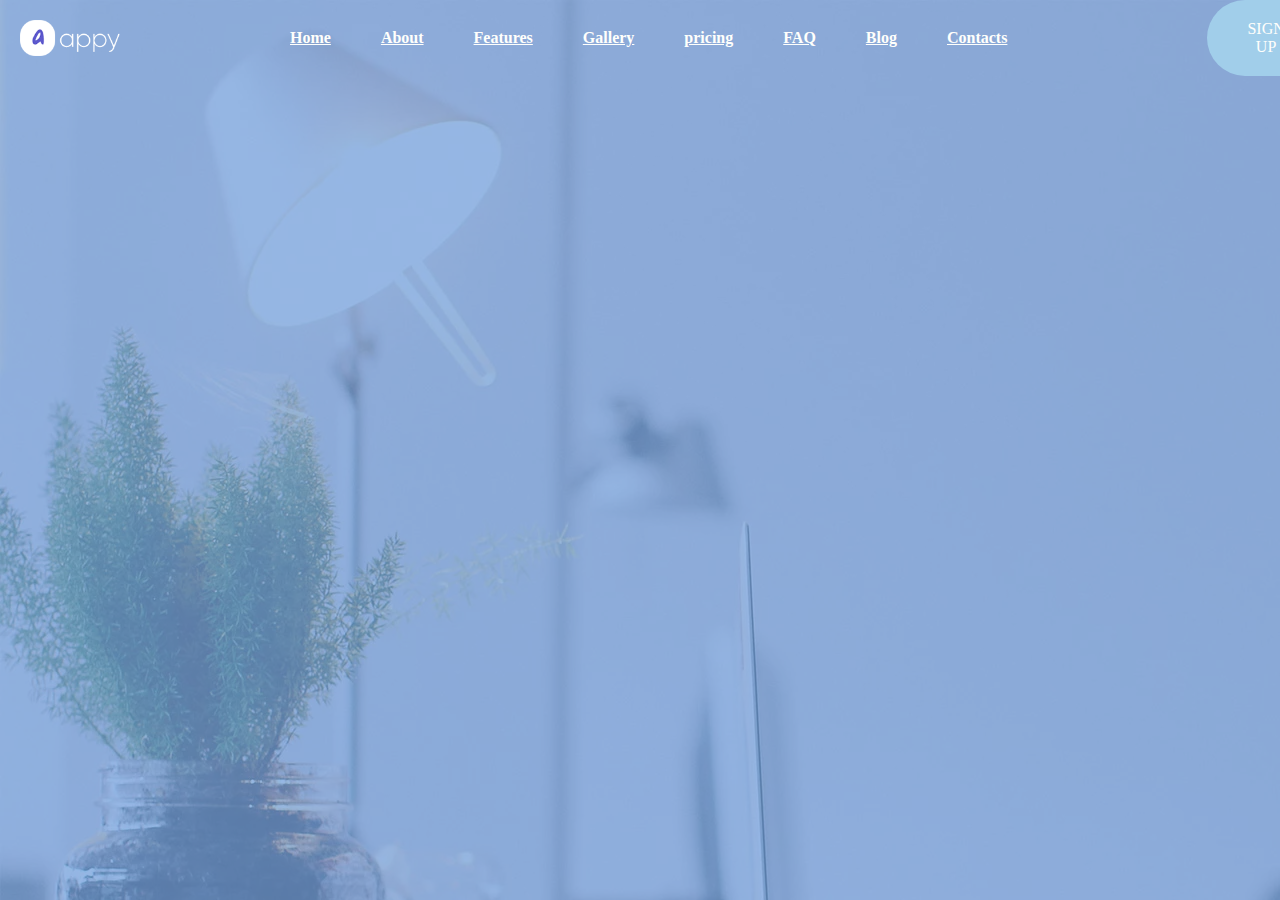
==== index.html @ 0e159782 "Home" ====
<html>
    <head>
        <link rel="stylesheet" href="style.scss">
        <title>Appy</title>
    </head>
    <body>
        <main>
        <div class="row">
            
            <nav>
                <div class="navlinks">
                    <img class="left-router" src="[data-uri]" alt="Not found">
                       <!-- <ul class="center-router"> -->
                        <li class="list"><a href="#">Home</a></li>                                                                                                                                                                                                                                                                                                                                                                                                                                                                                                                                                                                                                                                                                                                                                                                                                                                                                                                                                                                                                                                                                                                                                                                                                                                                                                                                                                                                                                                                                                                                                                                                                                                                                                                                                                                                                                                                                                                                                                                                                                                                                                                                                                                                                                                                                                                                                                                                                                                                                                                                                                                                                                                                                                                                                                                                                                                                                                                       
                        <li ><a href="#">About</a></li>
                        <li ><a href="#">Features</a></li>
                        <li ><a href="#">Gallery</a></li>
                        <li ><a href="#">pricing</a></li>
                        <li ><a href="#">FAQ</a></li>
                        <li ><a href="#">Blog</a></li>
                        <li ><a href="#">Contacts</a></li>
                    <!-- </ul> -->
                    <section class="Right-router">
                        <li>SIGN UP</li>
                    </section>
                </div>

                
            </nav>
            

        </div>
    </main>
    </body>
</html>
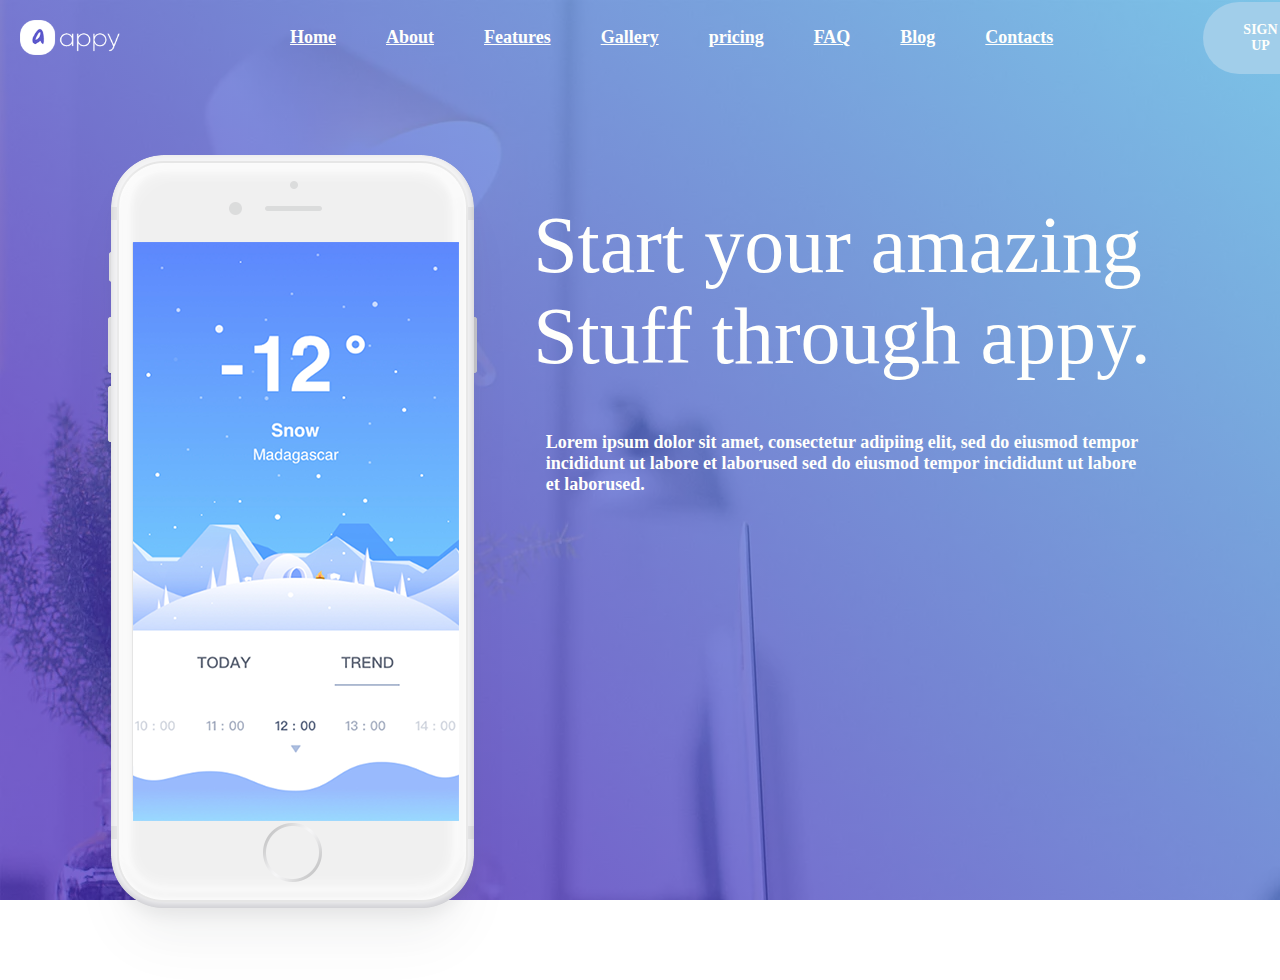
==== commit 4a7f4d12: "Home" ====
--- a/index.html
+++ b/index.html
@@ -28,6 +28,26 @@
                 
             </nav>
             
+            <section class="Phone-Image">
+                <img src="Image/PhoneImage.jpg" alt="">
+            </section>
+
+                <article class="content">
+
+                    <p class="title">
+                        Start your amazing <br>
+                        Stuff through appy.
+                    </p>
+
+                    <p class="sub-title">
+                        Lorem ipsum dolor sit amet, consectetur adipiing elit, sed do eiusmod tempor <br>
+                         incididunt ut labore et laborused sed do eiusmod tempor incididunt ut labore <br>
+                          et laborused.
+                    </p>
+
+                </article>
+
+            
 
         </div>
     </main>
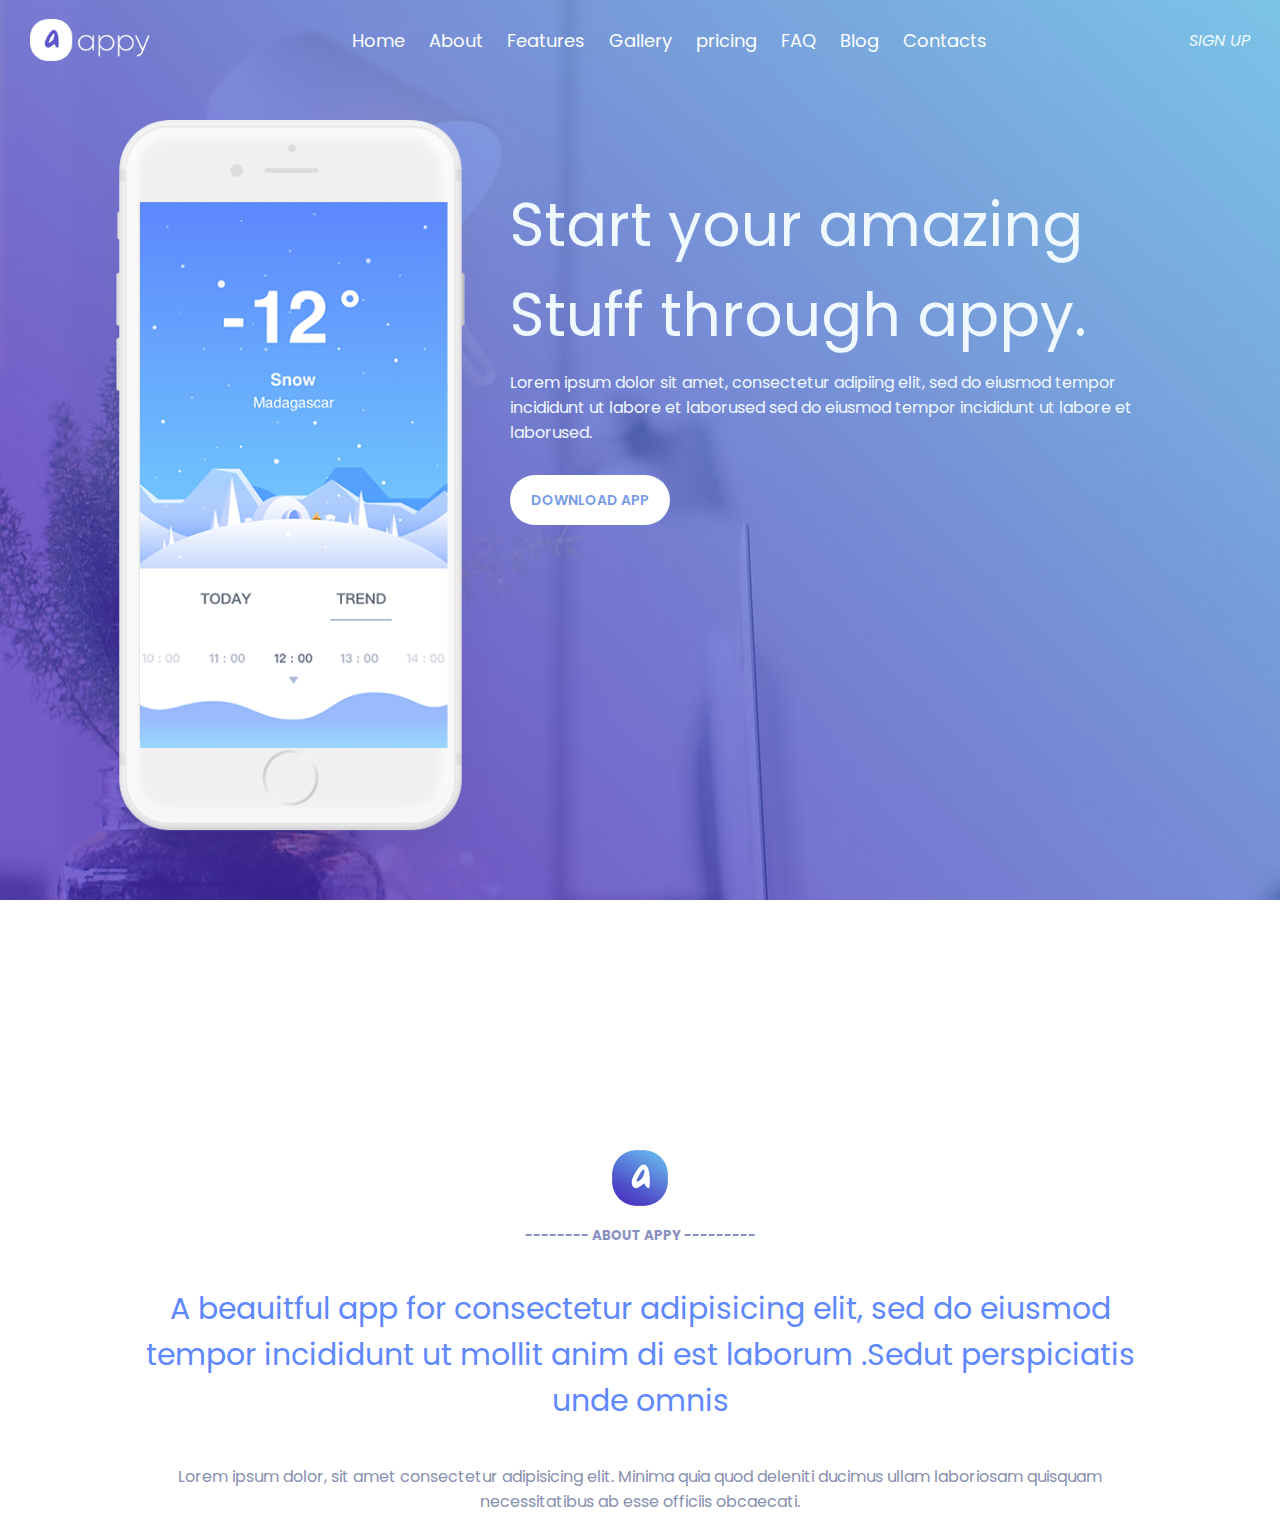
==== commit 3cf8d32e: "Home" ====
--- a/index.html
+++ b/index.html
@@ -1,55 +1,88 @@
 <html>
-    <head>
-        <link rel="stylesheet" href="style.scss">
-        <title>Appy</title>
-    </head>
-    <body>
-        <main>
-        <div class="row">
-            
-            <nav>
-                <div class="navlinks">
-                    <img class="left-router" src="[data-uri]" alt="Not found">
-                       <!-- <ul class="center-router"> -->
-                        <li class="list"><a href="#">Home</a></li>                                                                                                                                                                                                                                                                                                                                                                                                                                                                                                                                                                                                                                                                                                                                                                                                                                                                                                                                                                                                                                                                                                                                                                                                                                                                                                                                                                                                                                                                                                                                                                                                                                                                                                                                                                                                                                                                                                                                                                                                                                                                                                                                                                                                                                                                                                                                                                                                                                                                                                                                                                                                                                                                                                                                                                                                                                                                                                                       
-                        <li ><a href="#">About</a></li>
-                        <li ><a href="#">Features</a></li>
-                        <li ><a href="#">Gallery</a></li>
-                        <li ><a href="#">pricing</a></li>
-                        <li ><a href="#">FAQ</a></li>
-                        <li ><a href="#">Blog</a></li>
-                        <li ><a href="#">Contacts</a></li>
-                    <!-- </ul> -->
-                    <section class="Right-router">
-                        <li>SIGN UP</li>
-                    </section>
+
+<head>
+    <link rel="stylesheet" href="style.css">
+    <title>Appy</title>
+</head>
+
+<body>
+    <main class="coverImage">
+        <section class="row">
+
+            <nav class="navbar">
+
+                <img class="left-route"
+                    src="[data-uri]"
+                    alt="Not found">
+
+                <div class="center-route">
+                    <a href="#">Home</a>
+                    <a href="#">About</a>
+                    <a href="#">Features</a>
+                    <a href="#">Gallery</a>
+                    <a href="#">pricing</a>
+                    <a href="#">FAQ</a>
+                    <a href="#">Blog</a>
+                    <a href="#">Contacts</a>
                 </div>
 
-                
+
+                <section class="right-route">
+                    <i>SIGN UP</i>
+                </section>
+
+
+
             </nav>
-            
-            <section class="Phone-Image">
-                <img src="Image/PhoneImage.jpg" alt="">
-            </section>
 
-                <article class="content">
+            <div class="row">
+                <section class="col1">
+                    <img class="image" src="Image/PhoneImage.jpg" alt="">
+                </section>
 
-                    <p class="title">
+                <article class="col2">
+
+                    <p class="font1">
                         Start your amazing <br>
                         Stuff through appy.
                     </p>
 
-                    <p class="sub-title">
-                        Lorem ipsum dolor sit amet, consectetur adipiing elit, sed do eiusmod tempor <br>
-                         incididunt ut labore et laborused sed do eiusmod tempor incididunt ut labore <br>
-                          et laborused.
+                    <p class="font2">
+                        Lorem ipsum dolor sit amet, consectetur adipiing elit, sed do eiusmod tempor
+                        incididunt ut labore et laborused sed do eiusmod tempor incididunt ut labore
+                        et laborused.
                     </p>
 
+                    <div class="btn"> DOWNLOAD APP </div>
+
                 </article>
+            </div>
+        </section>
+    </main>
 
-            
+    <main class="container1">
+        <article class="row">
 
-        </div>
+            <img src="Image/Container1.jpg" alt="">
+
+            <h5>-------- ABOUT APPY ---------</h5>
+
+            <p class="font1">A beauitful app for consectetur adipisicing elit,
+                sed do eiusmod tempor incididunt ut mollit anim di
+                est laborum .Sedut perspiciatis unde omnis
+            </p>
+
+            <p class="font2">Lorem ipsum dolor, sit amet consectetur adipisicing
+                 elit. Minima quia quod deleniti ducimus ullam laboriosam quisquam 
+                necessitatibus ab esse officiis obcaecati.
+
+            </p>
+
+
+
+        </article>
     </main>
-    </body>
+
+</body>
+
 </html>--- a/style.css
+++ b/style.css
@@ -0,0 +1,119 @@
+@import url("https://fonts.googleapis.com/css2?family=Poppins:ital,wght@0,100;0,200;0,300;0,400;0,500;0,600;0,700;0,800;0,900;1,100;1,200;1,300;1,400;1,500;1,600;1,700;1,800;1,900&display=swap");
+body .coverImage > .row .navbar {
+  position: -webkit-sticky;
+  position: sticky;
+  display: flex;
+  justify-content: space-between;
+  align-items: center;
+  height: 80px;
+  padding: 0px 30px;
+  box-sizing: border-box;
+  color: aliceblue;
+}
+body .coverImage > .row .navbar > .left-route {
+  width: 120px;
+}
+body .coverImage > .row .navbar > .center-route > a {
+  text-decoration: none;
+  color: #fdfefe;
+  margin: 0px 10px;
+  font-weight: 800px;
+  font-size: 18px;
+}
+body .coverImage > .row .navbar > .center-route > .right-route > i {
+  color: #fdfefe;
+  height: 50px;
+  width: 160px;
+  background-color: #a1cdea;
+  border-radius: 40px;
+  font-weight: 700px;
+  font-size: 14px;
+}
+
+body .coverImage {
+  height: 100vh;
+  background-image: url("Image/appy.jpg");
+}
+body .coverImage > .row {
+  width: 100%;
+  height: 100%;
+  background: linear-gradient(45deg, rgba(74, 44, 191, 0.73) 20%, rgba(106, 198, 240, 0.81) 100%);
+}
+body .coverImage > .row > .row {
+  padding: 40px 20px;
+  box-sizing: border-box;
+  display: flex;
+  justify-content: center;
+  color: aliceblue;
+}
+body .coverImage > .row > .row > .col1 > .image {
+  width: 400px;
+}
+body .coverImage > .row > .row .col2 {
+  display: flex;
+  flex-direction: column;
+  margin-top: 40px;
+  padding: 20px;
+  box-sizing: border-box;
+  max-width: 700px;
+}
+body .coverImage > .row > .row .col2 > .font1 {
+  font-size: 60px;
+}
+body .coverImage > .row > .row .col2 > .font2 {
+  margin: 10px 0px;
+  font-size: 16px;
+}
+body .coverImage > .row > .row .col2 > .btn {
+  display: flex;
+  justify-content: center;
+  align-items: center;
+  height: 50px;
+  width: 160px;
+  background-color: #FFFFFF;
+  border-radius: 40px;
+  font-size: 14px;
+  font-weight: 600;
+  color: #769ce8;
+  margin: 20px 0px;
+}
+body .coverImage > .row > .row .col2 > .btn:hover {
+  color: #FFFFFF;
+  background-color: #769ce8;
+}
+
+body .container1 {
+  margin-top: 250px;
+  width: 100%;
+}
+body .container1 > .row {
+  max-width: 1000px;
+  margin: auto;
+  display: flex;
+  flex-direction: column;
+  justify-content: center;
+  align-items: center;
+  text-align: center;
+}
+body .container1 > .row > img {
+  margin: auto;
+}
+body .container1 > .row > h5 {
+  margin: 20px auto;
+  color: #8790c1;
+}
+body .container1 > .row > .font1 {
+  font-size: 30px;
+  margin: 20px auto;
+  color: #5e88fc;
+}
+body .container1 > .row > .font2 {
+  margin: 20px auto;
+  color: #8790af;
+}
+
+* {
+  margin: 0px;
+  padding: 0px;
+  font-family: "Poppins", sans-serif;
+}/*# sourceMappingURL=style.css.map */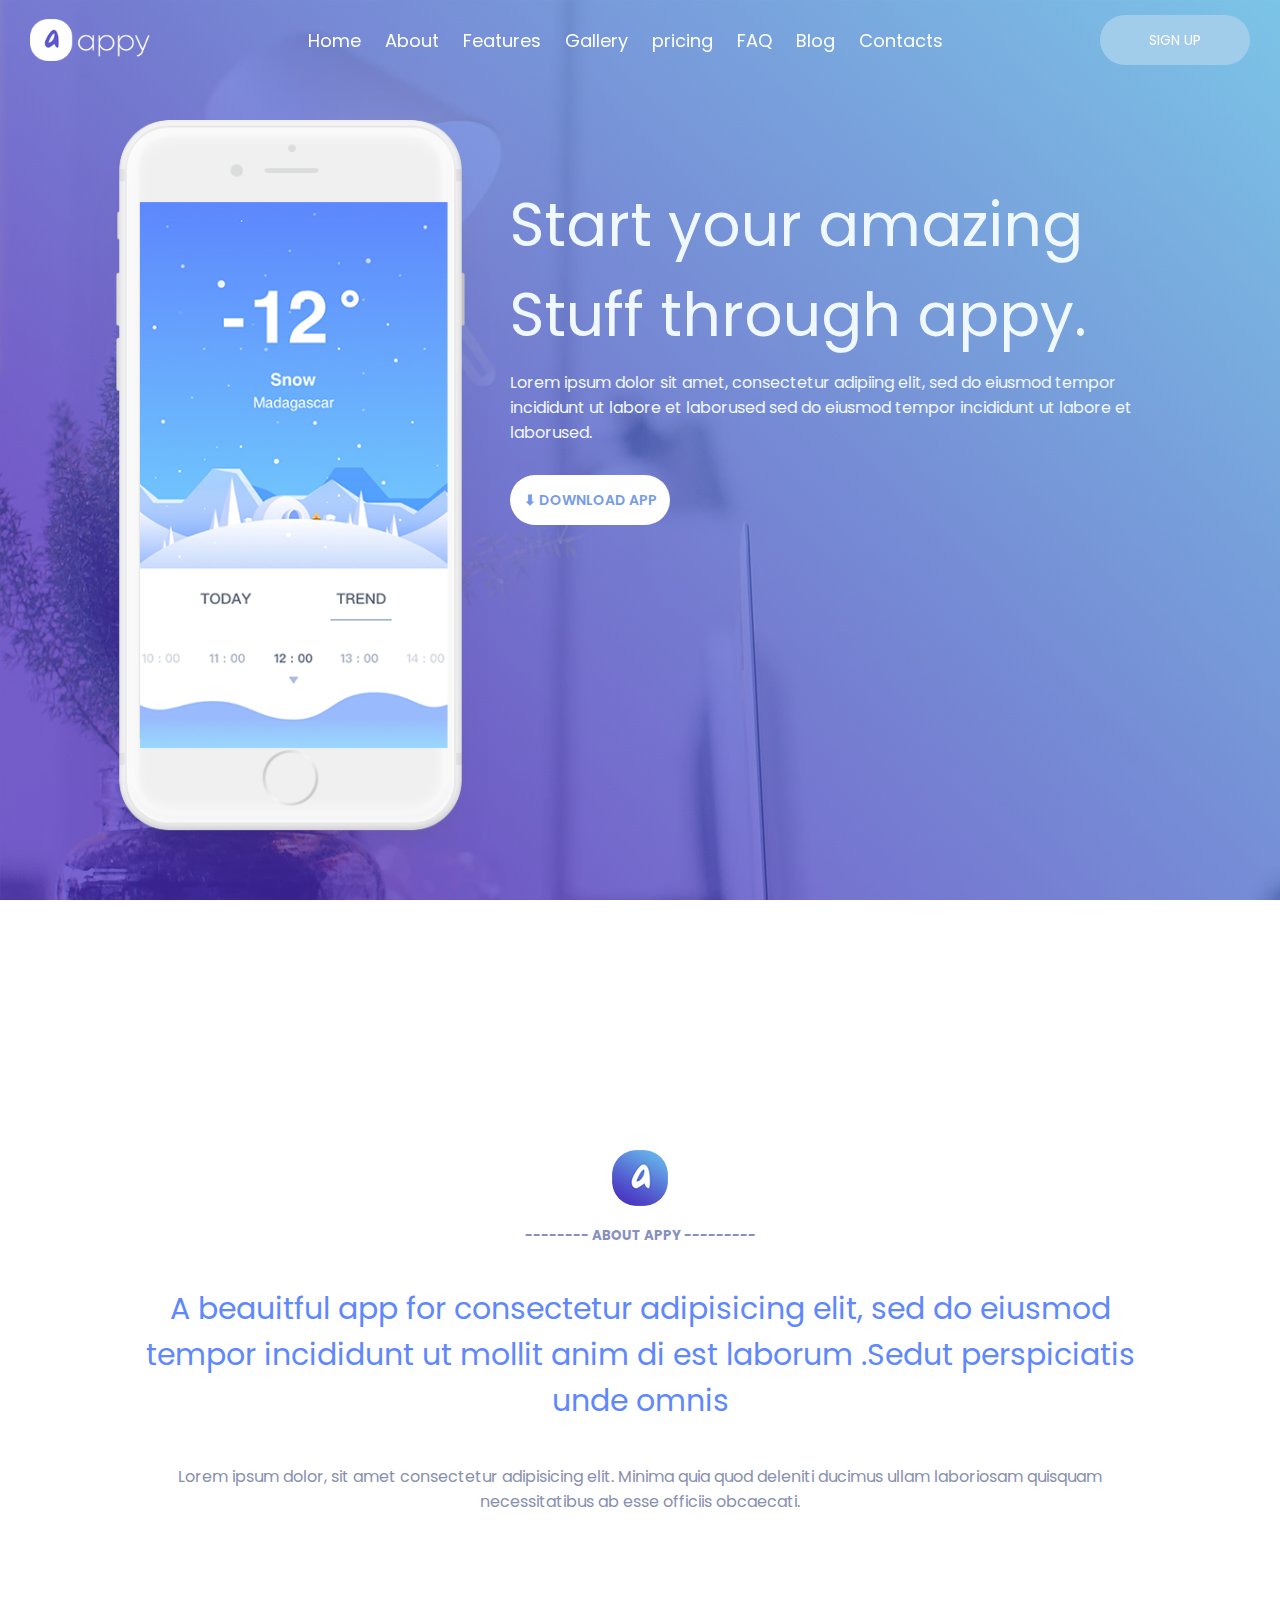
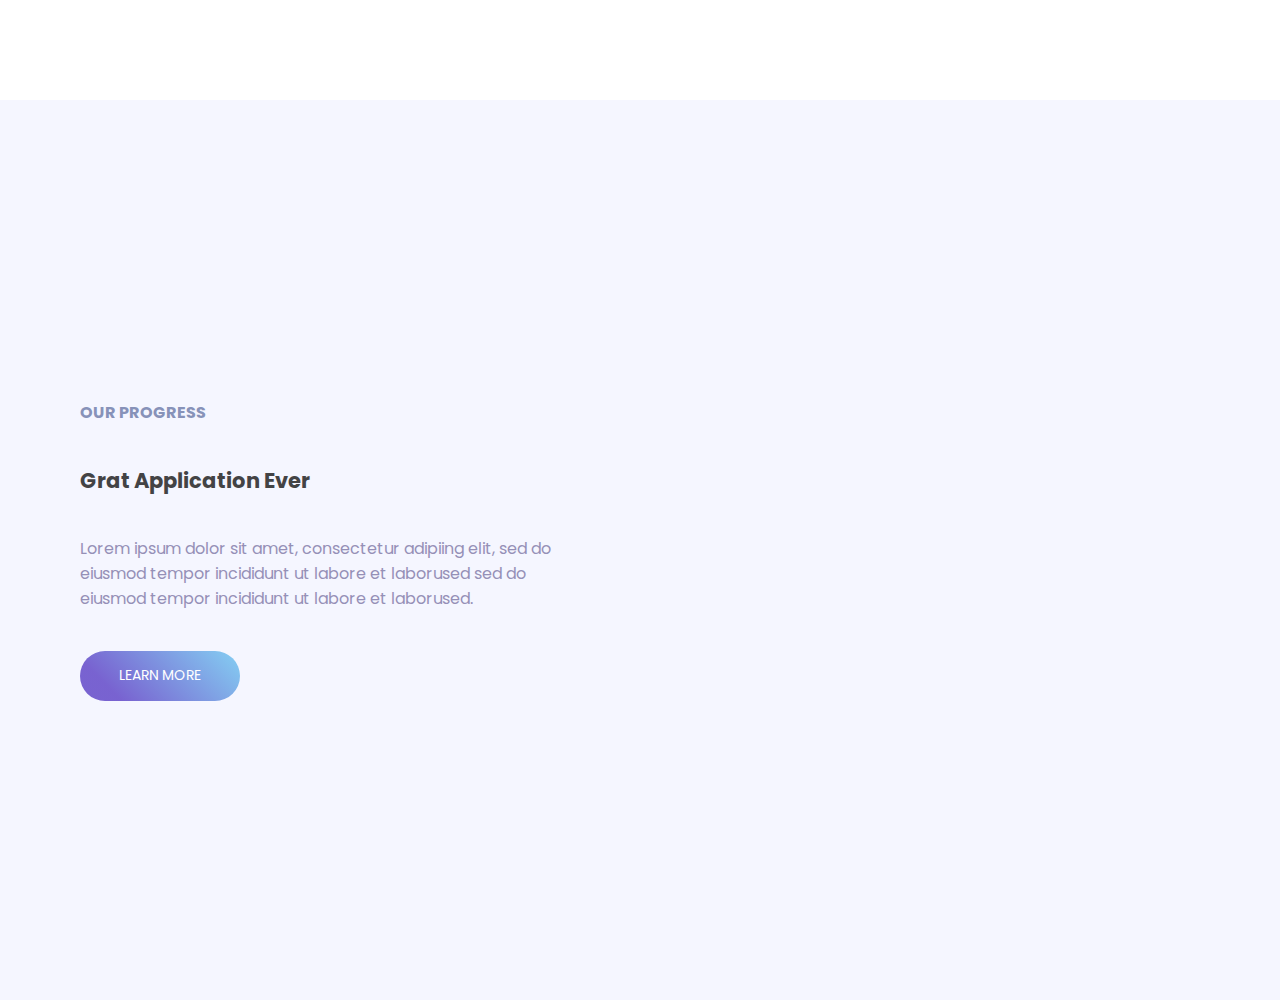
==== commit a33902dc: "Home" ====
--- a/index.html
+++ b/index.html
@@ -28,7 +28,7 @@
 
 
                 <section class="right-route">
-                    <i>SIGN UP</i>
+                    <p>SIGN UP</p>
                 </section>
 
 
@@ -53,7 +53,7 @@
                         et laborused.
                     </p>
 
-                    <div class="btn"> DOWNLOAD APP </div>
+                    <div class="btn"> &#11015; DOWNLOAD APP </div>
 
                 </article>
             </div>
@@ -83,6 +83,85 @@
         </article>
     </main>
 
+    <main class="container2">
+
+        <div class="column">
+
+            <article class="col1">
+
+                <h5 class="font1">
+                   OUR PROGRESS
+                </h5>
+
+                <h4 class="font2">
+                    Grat Application Ever
+
+                </h4>
+
+                <p class="font3">
+                    Lorem ipsum dolor sit amet, consectetur adipiing elit, sed do eiusmod tempor
+                    incididunt ut labore et laborused sed do eiusmod tempor incididunt ut labore
+                    et laborused.
+                </p>
+
+                <div class="btn"> LEARN MORE </div>
+
+            </article>
+
+            <section class="col2">
+
+                <img class="img1"
+                src="image/Cont2bg_img.jpg" alt="">
+
+                <img class="img2" 
+                src="image/Container2.jpg" alt="">
+
+            </section>
+
+        </div>
+    </main>
+
+
+    <!-- <main class="container3">
+
+        <div class="column">
+
+            <section class="col1">
+
+                <img class="img1"
+                src="Image/Cont3bg_img.jpg" alt="">
+
+                <img class="img2" 
+                src="image/Container3.jpg" alt="">
+
+            </section>
+
+            <article class="col2">
+
+                <h5 class="font1">
+                   VIDEO FEATURES --------
+                </h5>
+
+                <h4 class="font2">
+                    Grat Application Ever
+
+                </h4>
+
+                <p class="font3">
+                    Lorem ipsum dolor sit amet, consectetur adipiing elit, sed do eiusmod tempor
+                    incididunt ut labore et laborused sed do eiusmod tempor incididunt ut labore
+                    et laborused.
+                </p>
+
+                <div class="btn"> LEARN MORE </div>
+
+            </article>
+        </div>
+        
+
+    </main> -->
+
 </body>
 
-</html>+</html>
+
--- a/style.css
+++ b/style.css
@@ -2,6 +2,7 @@
 body .coverImage > .row .navbar {
   position: -webkit-sticky;
   position: sticky;
+  top: 0;
   display: flex;
   justify-content: space-between;
   align-items: center;
@@ -20,14 +21,22 @@
   font-weight: 800px;
   font-size: 18px;
 }
-body .coverImage > .row .navbar > .center-route > .right-route > i {
-  color: #fdfefe;
+
+.right-route > p {
+  width: 150px;
   height: 50px;
-  width: 160px;
+  color: #fffdfd;
   background-color: #a1cdea;
   border-radius: 40px;
   font-weight: 700px;
   font-size: 14px;
+  display: flex;
+  align-items: center;
+  justify-content: center;
+}
+.right-route > p:hover {
+  color: 337ab7;
+  background-color: aliceblue;
 }
 
 body .coverImage {
@@ -85,6 +94,7 @@
 body .container1 {
   margin-top: 250px;
   width: 100%;
+  height: 550px;
 }
 body .container1 > .row {
   max-width: 1000px;
@@ -112,6 +122,56 @@
   color: #8790af;
 }
 
+body .column {
+  display: grid;
+  grid-template-columns: 50% 50%;
+  grid-template-rows: 100vh;
+  background-color: rgb(245, 246, 255);
+  overflow: hidden;
+}
+body .column > .col1 {
+  display: flex;
+  flex-direction: column;
+  justify-content: center;
+  box-sizing: border-box;
+  margin: auto 80px;
+  box-sizing: border-box;
+  gap: 40px;
+}
+body .column > .col1 > .font1 {
+  font-size: 16px;
+  color: #8792b9;
+}
+body .column > .col1 > .font2 {
+  font-size: 21px;
+  color: #434345;
+}
+body .column > .col1 > .font3 {
+  font-size: 16px;
+  color: #9590b7;
+}
+body .column > .col1 > .btn {
+  display: flex;
+  justify-content: center;
+  align-items: center;
+  height: 50px;
+  width: 160px;
+  background: linear-gradient(45deg, rgba(74, 44, 191, 0.73) 20%, rgba(106, 198, 240, 0.81) 100%);
+  color: #ffffff;
+  font-size: 14px;
+  border-radius: 40px;
+}
+body .column > .col2 > .img1 {
+  position: absolute;
+  overflow: hidden;
+  width: auto;
+}
+body .column > .col2 > .img2 {
+  position: relative;
+  max-width: 100%;
+  height: auto;
+}
+
 * {
   margin: 0px;
   padding: 0px;
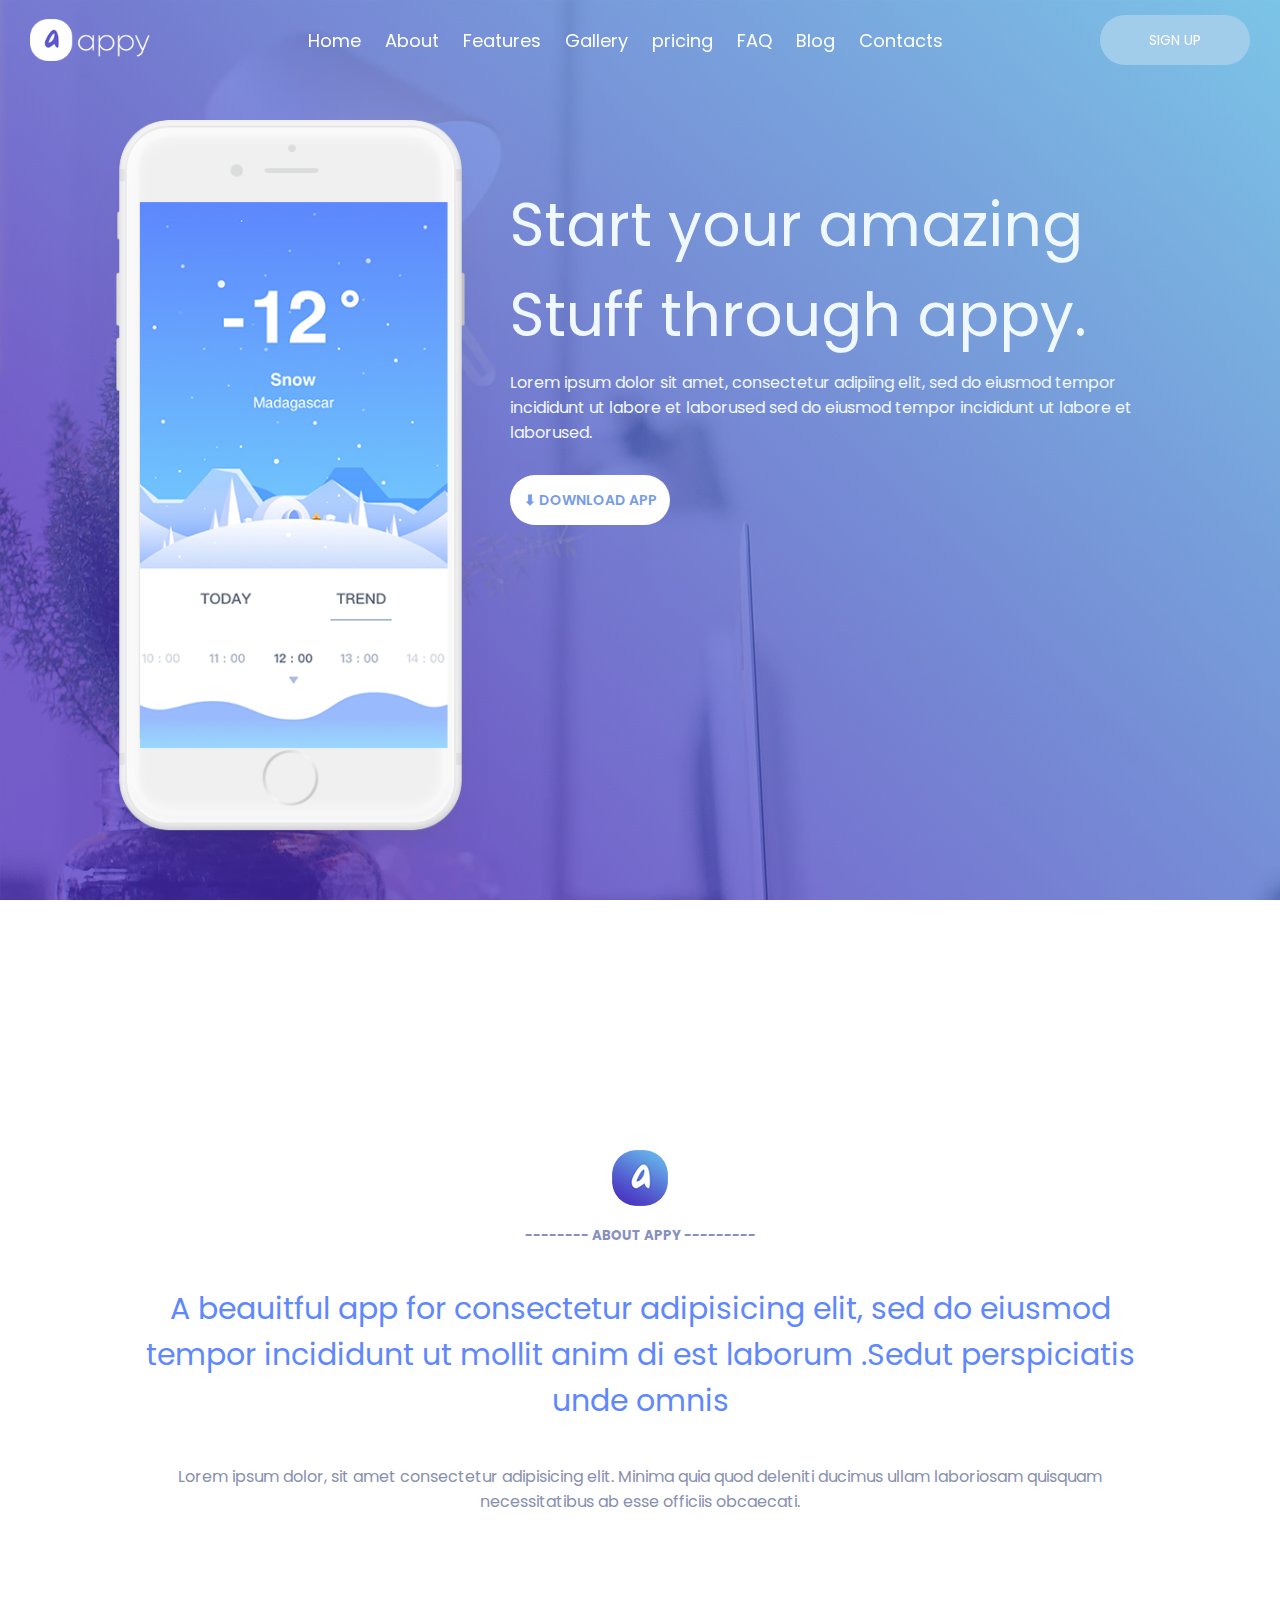
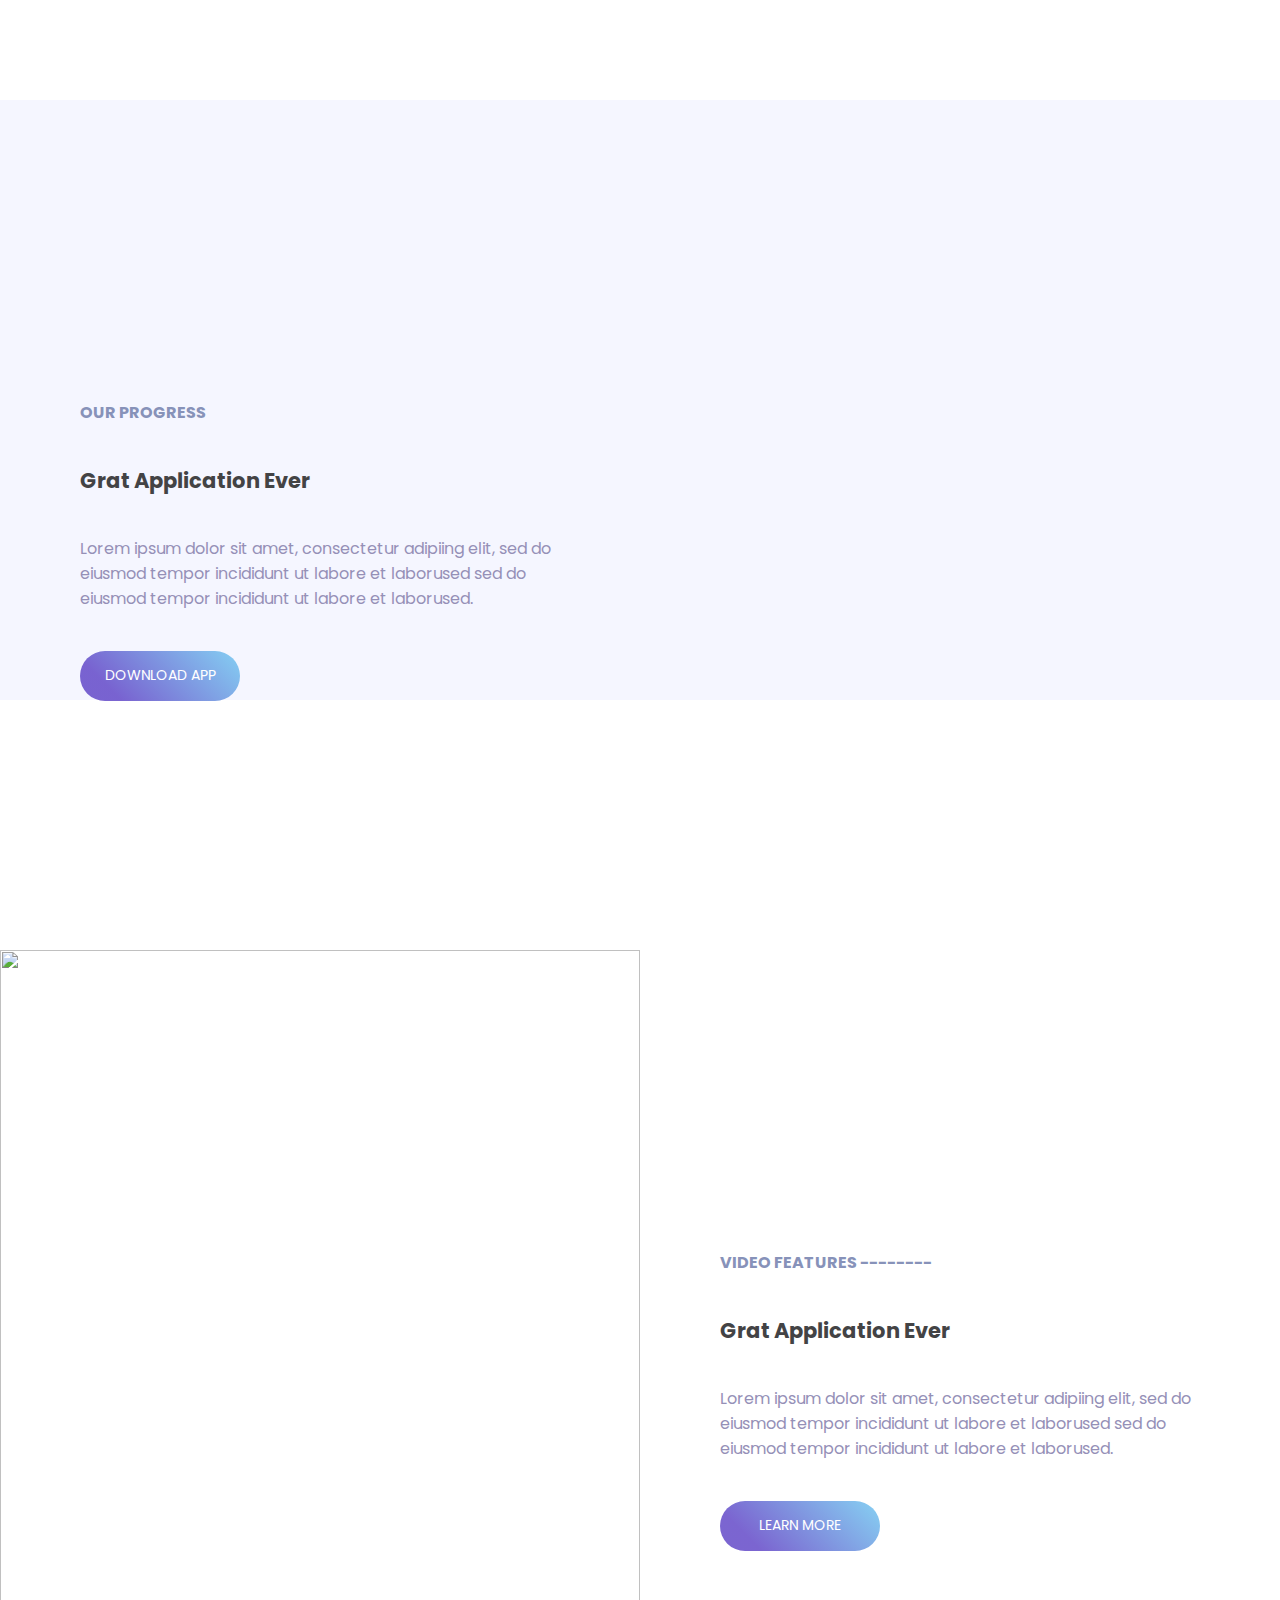
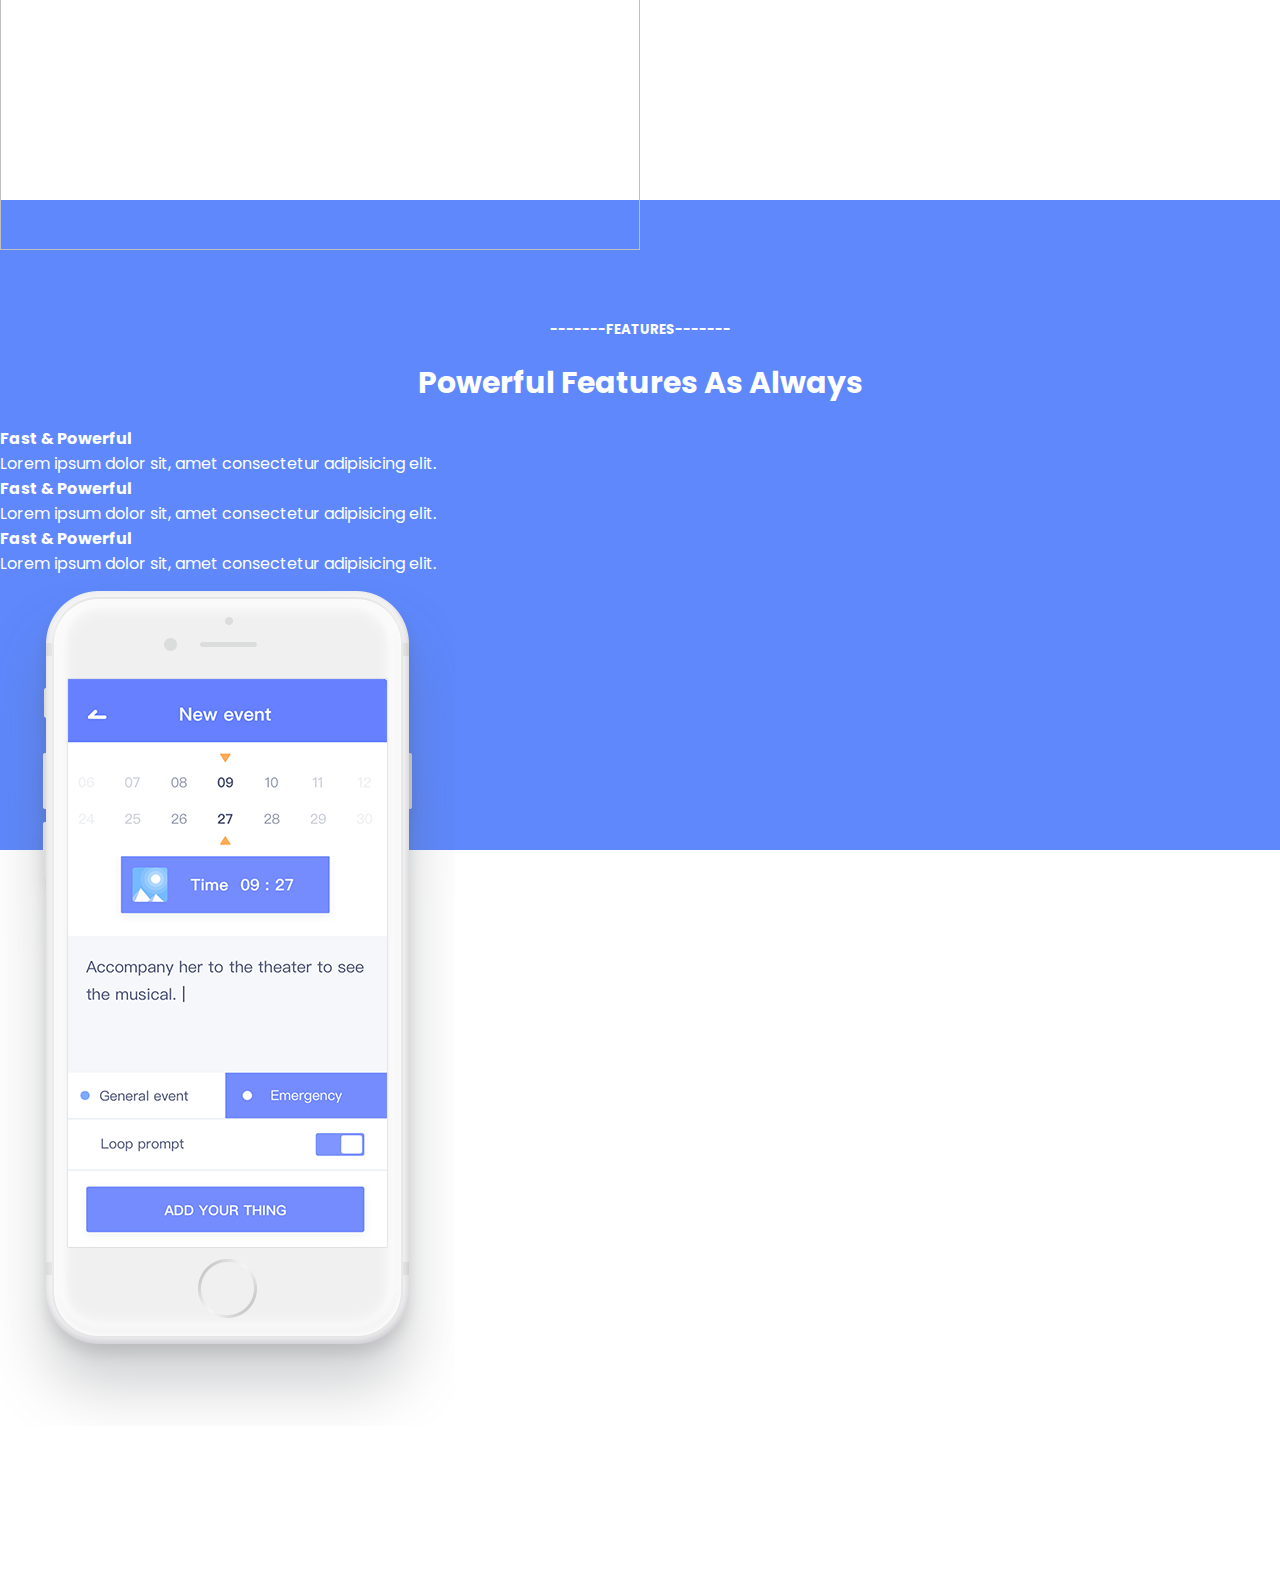
==== commit eada2262: "Home" ====
--- a/index.html
+++ b/index.html
@@ -73,7 +73,7 @@
             </p>
 
             <p class="font2">Lorem ipsum dolor, sit amet consectetur adipisicing
-                 elit. Minima quia quod deleniti ducimus ullam laboriosam quisquam 
+                elit. Minima quia quod deleniti ducimus ullam laboriosam quisquam
                 necessitatibus ab esse officiis obcaecati.
 
             </p>
@@ -90,7 +90,7 @@
             <article class="col1">
 
                 <h5 class="font1">
-                   OUR PROGRESS
+                    OUR PROGRESS
                 </h5>
 
                 <h4 class="font2">
@@ -104,64 +104,114 @@
                     et laborused.
                 </p>
 
-                <div class="btn"> LEARN MORE </div>
+                <div class="btn"> DOWNLOAD APP </div>
 
             </article>
 
             <section class="col2">
 
-                <img class="img1"
-                src="image/Cont2bg_img.jpg" alt="">
-
-                <img class="img2" 
-                src="image/Container2.jpg" alt="">
+
+
+                <img class="img" src="image/Container2.jpg" alt="">
 
             </section>
 
         </div>
-    </main>
-
-
-    <!-- <main class="container3">
-
+
+
+    </main>
+
+
+    <main class="container3">
         <div class="column">
-
             <section class="col1">
 
-                <img class="img1"
-                src="Image/Cont3bg_img.jpg" alt="">
-
-                <img class="img2" 
-                src="image/Container3.jpg" alt="">
-
+                <img class="img" src="image/Container3.jpg" alt="">
             </section>
 
             <article class="col2">
-
                 <h5 class="font1">
-                   VIDEO FEATURES --------
+                    VIDEO FEATURES --------
                 </h5>
-
                 <h4 class="font2">
                     Grat Application Ever
-
                 </h4>
-
                 <p class="font3">
                     Lorem ipsum dolor sit amet, consectetur adipiing elit, sed do eiusmod tempor
                     incididunt ut labore et laborused sed do eiusmod tempor incididunt ut labore
                     et laborused.
                 </p>
-
                 <div class="btn"> LEARN MORE </div>
-
             </article>
         </div>
+
+    </main>
+
+
+    <main class="container4">
+
+        <section class="row">
+
+            <h5> -------FEATURES-------</h5>
+            <h3>Powerful Features As Always</h3>
+
+        </section>
+
+        <section class="column">
+
+            <article class="col">
+
+                <h4>Fast & Powerful</h4>
+                <p>Lorem ipsum dolor sit, amet consectetur adipisicing elit.</p>
+
+            </article>
+
+            <article class="col">
+
+                <h4>Fast & Powerful</h4>
+                <p>Lorem ipsum dolor sit, amet consectetur adipisicing elit.</p>
+
+            </article>
+
+            <article class="col">
+
+                <h4>Fast & Powerful</h4>
+                <p>Lorem ipsum dolor sit, amet consectetur adipisicing elit.</p>
+
+            </article>
+
+            <section class="col2">
+
+                <img src="Image/Container4.jpg" alt="">
+
+            </section>
+
+            <article class="col">
+
+                <h4>Fast & Powerful</h4>
+                <p>Lorem ipsum dolor sit, amet consectetur adipisicing elit.</p>
+
+            </article>
+
+            <article class="col">
+
+                <h4>Fast & Powerful</h4>
+                <p>Lorem ipsum dolor sit, amet consectetur adipisicing elit.</p>
+
+            </article>
+
+            <article class="col">
+
+                <h4>Fast & Powerful</h4>
+                <p>Lorem ipsum dolor sit, amet consectetur adipisicing elit.</p>
+
+            </article>
+
+        </section>
+
         
-
-    </main> -->
+    </main>
 
 </body>
 
-</html>
-
+</html>--- a/style.css
+++ b/style.css
@@ -122,35 +122,38 @@
   color: #8790af;
 }
 
-body .column {
+body .Container2 {
+  width: 100%;
+  height: 850px;
+}
+body .Container2 > .column {
   display: grid;
   grid-template-columns: 50% 50%;
   grid-template-rows: 100vh;
   background-color: rgb(245, 246, 255);
-  overflow: hidden;
-}
-body .column > .col1 {
+  height: 600px;
+}
+body .Container2 > .column > .col1 {
   display: flex;
   flex-direction: column;
   justify-content: center;
   box-sizing: border-box;
   margin: auto 80px;
-  box-sizing: border-box;
   gap: 40px;
 }
-body .column > .col1 > .font1 {
+body .Container2 > .column > .col1 > .font1 {
   font-size: 16px;
   color: #8792b9;
 }
-body .column > .col1 > .font2 {
+body .Container2 > .column > .col1 > .font2 {
   font-size: 21px;
   color: #434345;
 }
-body .column > .col1 > .font3 {
+body .Container2 > .column > .col1 > .font3 {
   font-size: 16px;
   color: #9590b7;
 }
-body .column > .col1 > .btn {
+body .Container2 > .column > .col1 > .btn {
   display: flex;
   justify-content: center;
   align-items: center;
@@ -161,15 +164,96 @@
   font-size: 14px;
   border-radius: 40px;
 }
-body .column > .col2 > .img1 {
+body .Container2 > .column > .col2 {
+  width: 100%;
+  background-image: url(image/Cont2bg_img.jpg);
+  position: relative;
+}
+body .Container2 > .column > .col2 > .img {
   position: absolute;
-  overflow: hidden;
-  width: auto;
-}
-body .column > .col2 > .img2 {
-  position: relative;
-  max-width: 100%;
-  height: auto;
+}
+
+body .Container3 {
+  width: 100%;
+  height: 850px;
+}
+body .Container3 > .column {
+  display: grid;
+  grid-template-columns: 50% 50%;
+  grid-template-rows: 100vh;
+  background-color: rgb(255, 255, 255);
+  height: 600px;
+}
+body .Container3 > .column > .col1 > .img {
+  width: 100%;
+}
+body .Container3 > .column > .col2 {
+  display: flex;
+  flex-direction: column;
+  justify-content: center;
+  box-sizing: border-box;
+  margin: auto 80px;
+  gap: 40px;
+}
+body .Container3 > .column > .col2 > .font1 {
+  font-size: 16px;
+  color: #8792b9;
+}
+body .Container3 > .column > .col2 > .font2 {
+  font-size: 21px;
+  color: #434345;
+}
+body .Container3 > .column > .col2 > .font3 {
+  font-size: 16px;
+  color: #9590b7;
+}
+body .Container3 > .column > .col2 > .btn {
+  display: flex;
+  justify-content: center;
+  align-items: center;
+  height: 50px;
+  width: 160px;
+  background: linear-gradient(45deg, rgba(74, 44, 191, 0.73) 20%, rgba(106, 198, 240, 0.81) 100%);
+  color: #ffffff;
+  font-size: 14px;
+  border-radius: 40px;
+}
+
+body .container4 {
+  width: 100%;
+  height: 650px;
+  background-color: rgb(94, 136, 252);
+  color: #ffffff;
+  box-sizing: border-box;
+}
+body .container4 > .row {
+  display: flex;
+  flex-direction: column;
+  justify-content: center;
+  align-items: center;
+}
+body .container4 > .row > h5 {
+  padding-top: 120px;
+}
+body .container4 > .row h3 {
+  margin: 20px auto;
+  font-size: 30px;
+}
+body .container4 > .row > .column {
+  display: grid;
+  grid-template-columns: 33.33% 33.33% 33.33%;
+  grid-template-rows: 100vh;
+}
+body .container4 > .row > .column > .col {
+  display: flex;
+  flex-direction: column;
+  justify-content: center;
+  box-sizing: border-box;
+  margin: auto 80px;
+  gap: 40px;
+}
+body .container4 > .row > .column > .col2 > .img {
+  width: 100%;
 }
 
 * {
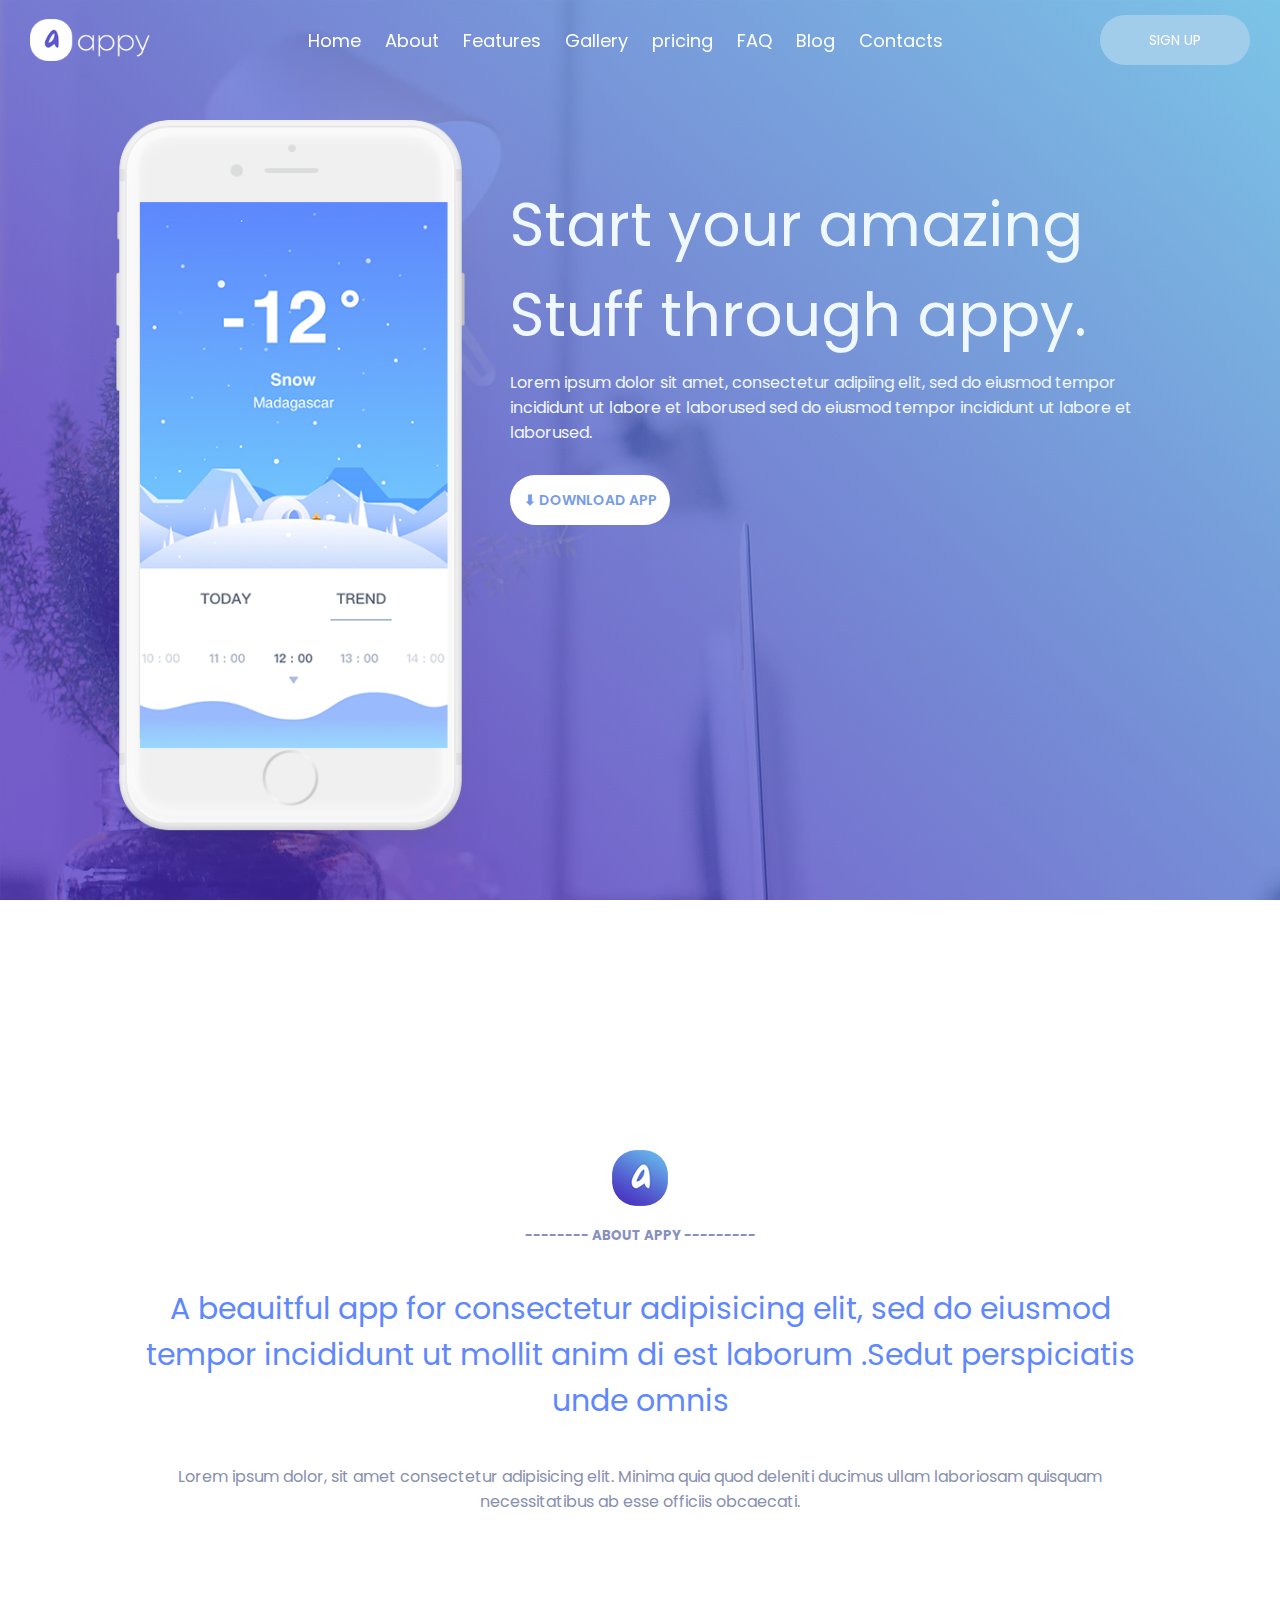
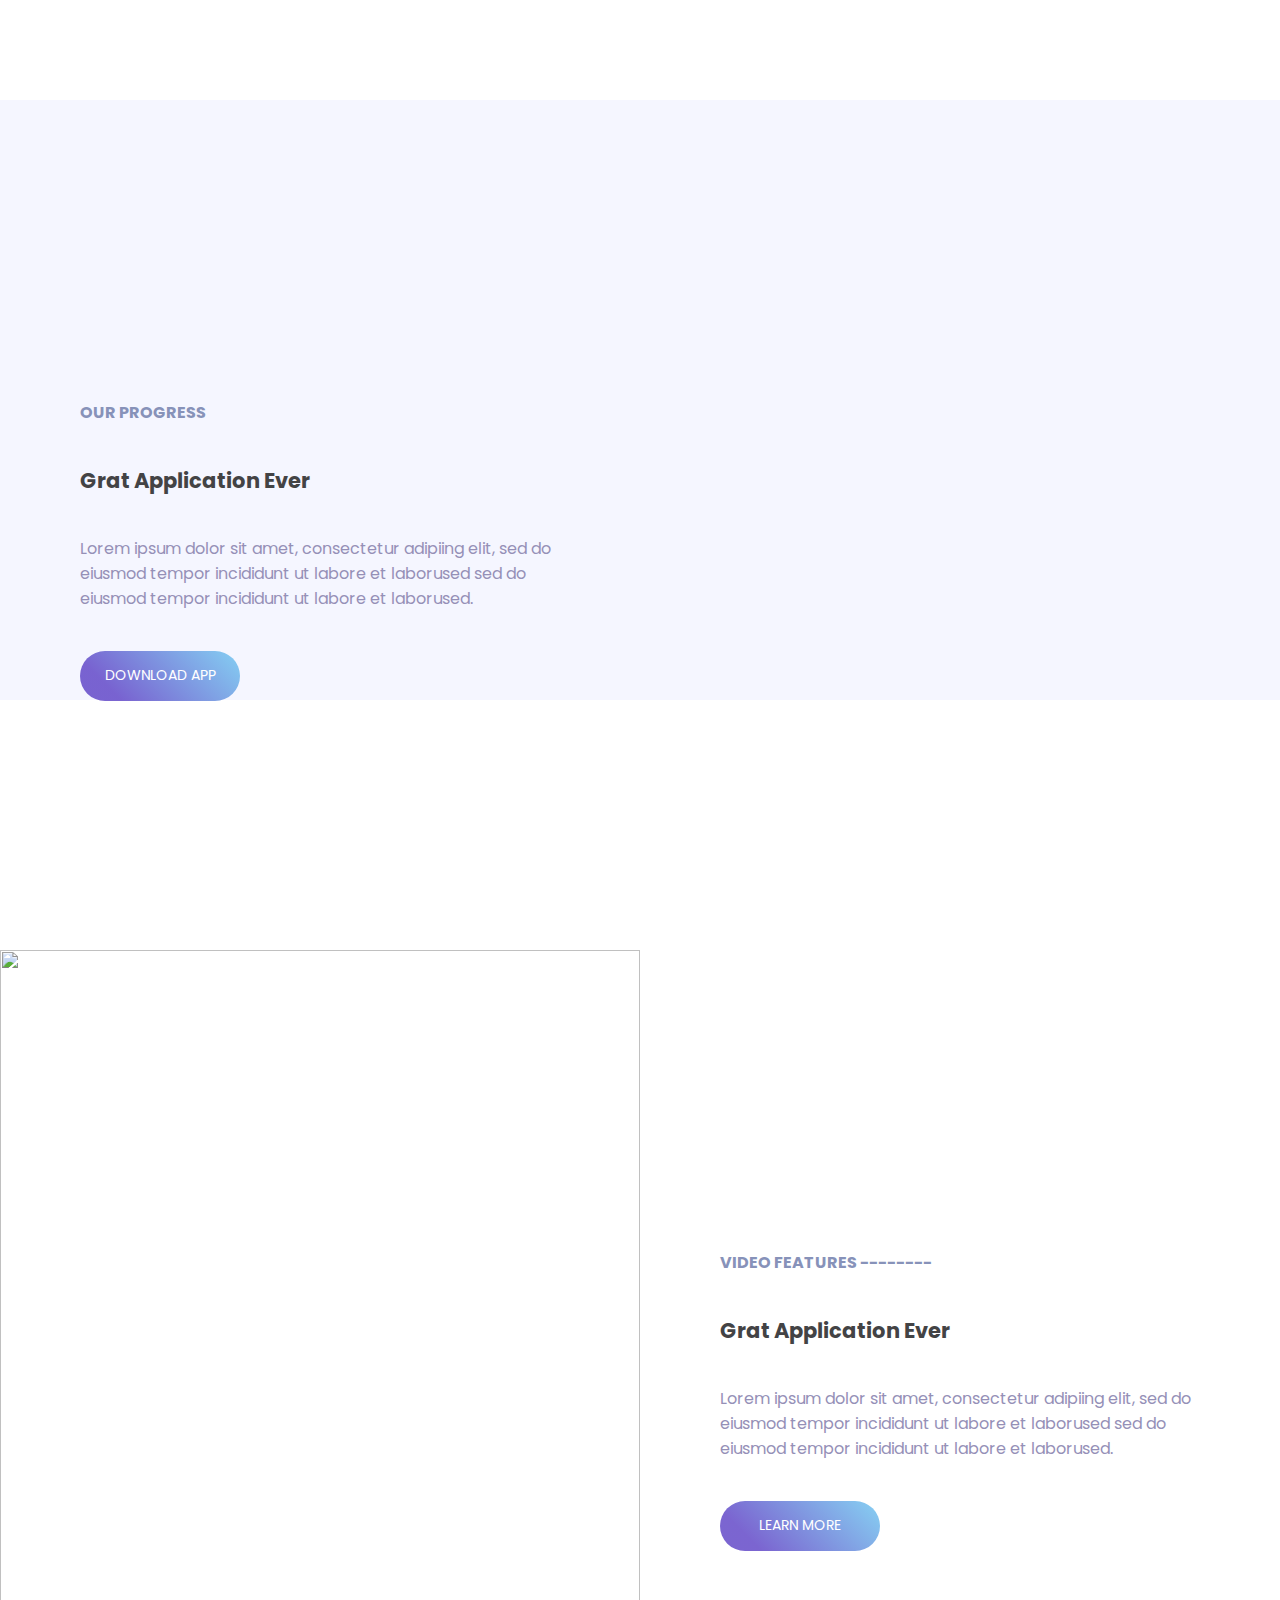
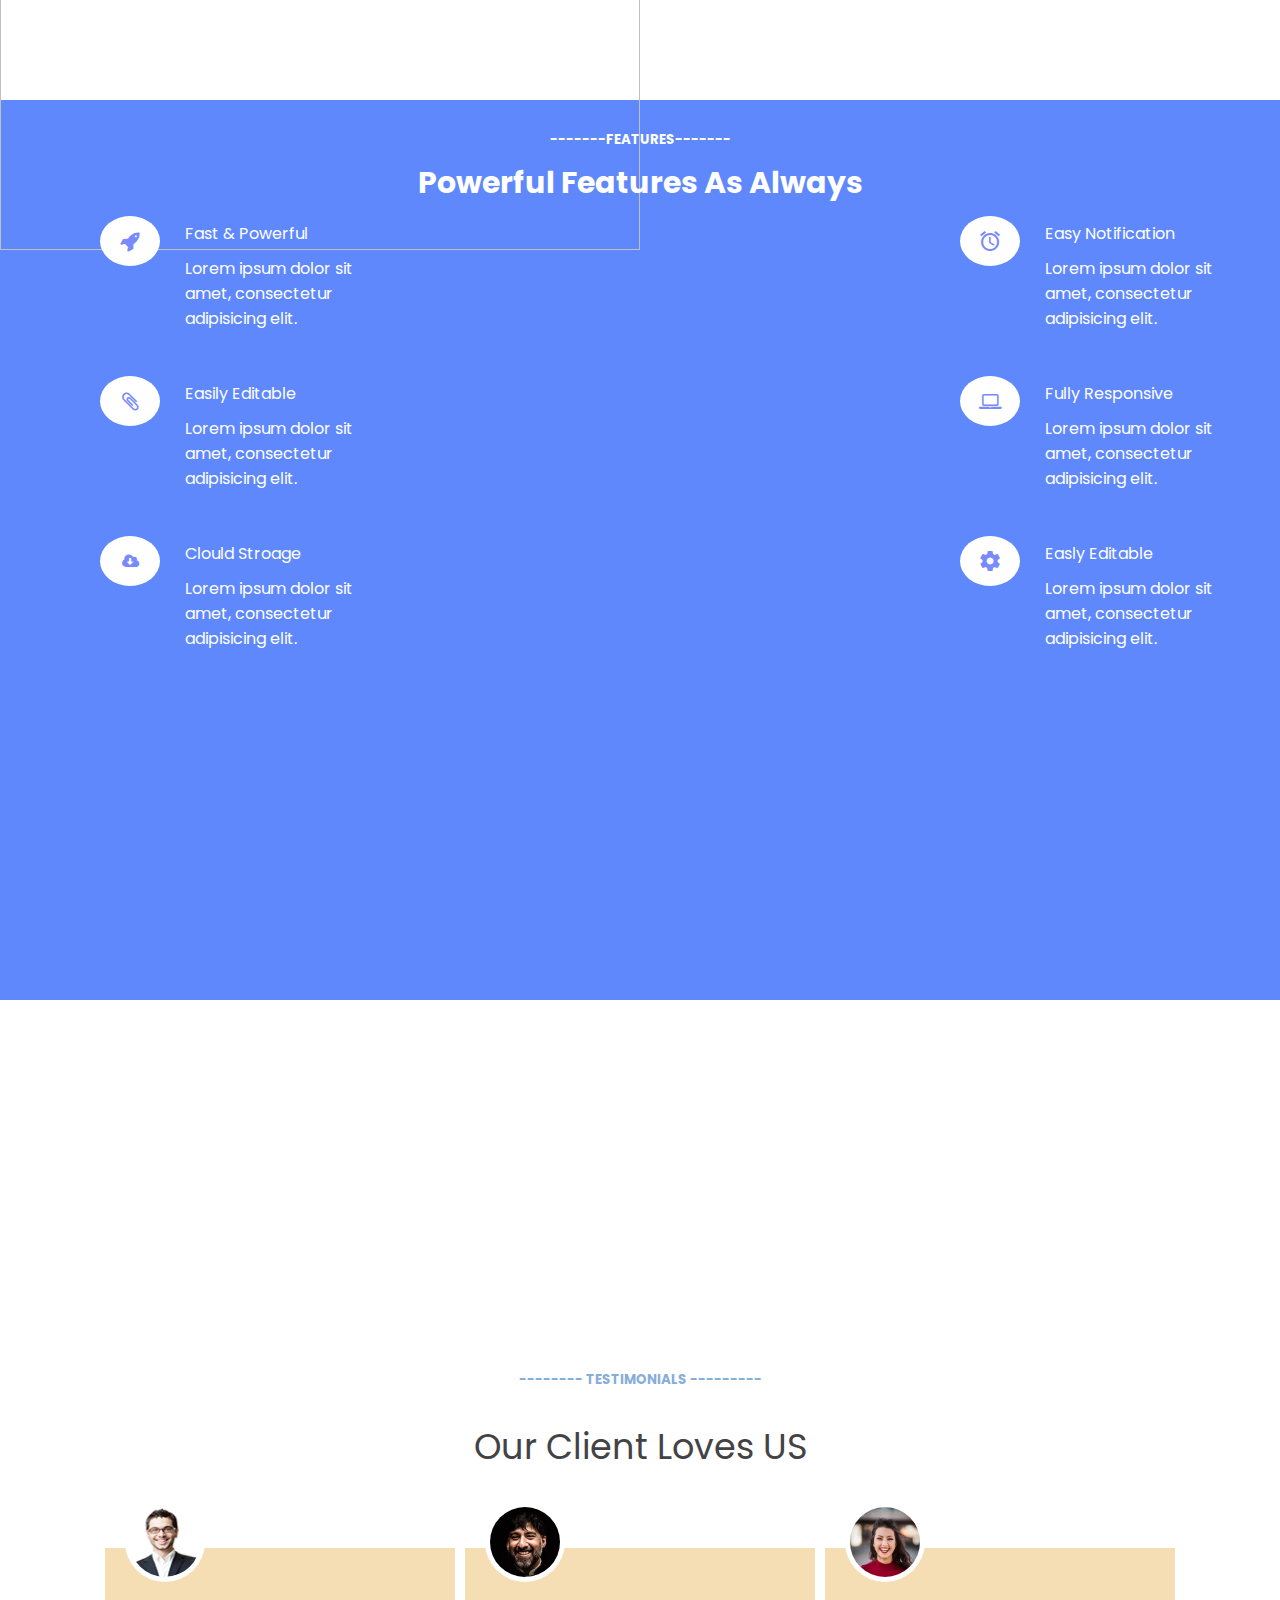
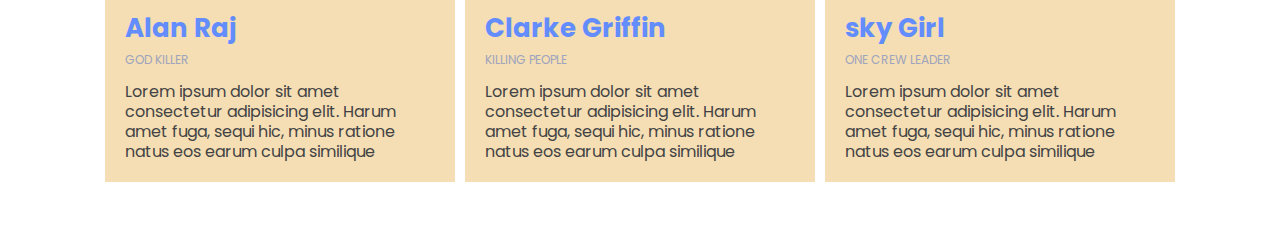
==== commit 2ff10b6c: "Html5" ====
--- a/index.html
+++ b/index.html
@@ -3,6 +3,9 @@
 <head>
     <link rel="stylesheet" href="style.css">
     <title>Appy</title>
+    <link rel="stylesheet" href="https://cdnjs.cloudflare.com/ajax/libs/font-awesome/4.7.0/css/font-awesome.min.css">
+    <link href="https://fonts.googleapis.com/icon?family=Material+Icons" rel="stylesheet">
+    <script src='https://kit.fontawesome.com/a076d05399.js' crossorigin='anonymous'></script>
 </head>
 
 <body>
@@ -147,7 +150,6 @@
 
     </main>
 
-
     <main class="container4">
 
         <section class="row">
@@ -157,61 +159,138 @@
 
         </section>
 
+
+
         <section class="column">
 
-            <article class="col">
-
-                <h4>Fast & Powerful</h4>
-                <p>Lorem ipsum dolor sit, amet consectetur adipisicing elit.</p>
-
-            </article>
-
-            <article class="col">
-
-                <h4>Fast & Powerful</h4>
-                <p>Lorem ipsum dolor sit, amet consectetur adipisicing elit.</p>
-
-            </article>
-
-            <article class="col">
-
-                <h4>Fast & Powerful</h4>
-                <p>Lorem ipsum dolor sit, amet consectetur adipisicing elit.</p>
-
-            </article>
-
-            <section class="col2">
-
-                <img src="Image/Container4.jpg" alt="">
-
-            </section>
-
-            <article class="col">
-
-                <h4>Fast & Powerful</h4>
-                <p>Lorem ipsum dolor sit, amet consectetur adipisicing elit.</p>
-
-            </article>
-
-            <article class="col">
-
-                <h4>Fast & Powerful</h4>
-                <p>Lorem ipsum dolor sit, amet consectetur adipisicing elit.</p>
-
-            </article>
-
-            <article class="col">
-
-                <h4>Fast & Powerful</h4>
-                <p>Lorem ipsum dolor sit, amet consectetur adipisicing elit.</p>
-
-            </article>
+            <section class="items item1">
+                <span>
+                    <i class="fa fa-rocket" style="font-size:21px"></i>
+                </span>
+                <div class="col">
+                   <span> Fast & Powerful</span>
+                    <span>Lorem ipsum dolor sit amet, consectetur adipisicing elit.</span>
+                </div>
+            </section>
+
+
+            <section class="items item2">
+                <span>
+                    <i class="material-icons">&#xe190;</i>
+                </span>
+                <div class="col">
+                   <span>Easy Notification</span>
+                    <span>Lorem ipsum dolor sit amet, consectetur adipisicing elit.</span>
+                </div>
+            </section>
+            <section class="items item3"></section>
+
+
+            <section class="items item4">
+                <span>
+                    <i class="fa fa-paperclip" style="font-size:21px"></i>
+                </span>
+                <div class="col">
+                   <span>Easily Editable</span>
+                    <span>Lorem ipsum dolor sit amet, consectetur adipisicing elit.</span>
+                </div>
+            </section>
+
+
+            <section class="items item5">
+                <span>
+                    <i class="fa fa-laptop" style="font-size:21px"></i>
+                </span>
+                <div class="col">
+                   <span>Fully Responsive</span>
+                    <span>Lorem ipsum dolor sit amet, consectetur adipisicing elit.</span>
+                </div>
+            </section>
+
+
+            <section class="items item6">
+                <span>
+                    <i class="fa fa-cloud-download" style="font-size:21x"></i>
+                </span>
+                <div class="col">
+                   <span>Clould Stroage</span>
+                    <span>Lorem ipsum dolor sit amet, consectetur adipisicing elit.</span>
+                </div>
+            </section>
+
+            
+            <section class="items item7">
+                <span>
+                    <i class="material-icons">&#xe8b8;</i>
+                </span>
+                <div class="col">
+                   <span> Easly Editable</span>
+                    <span>Lorem ipsum dolor sit amet, consectetur adipisicing elit.</span>
+                </div>
+            </section>
+            <section class="items item8"></section>
+            <section class="items item9"></section>
+            <section class="items item10"></section>
+            <section class="items item11"></section>
+            <section class="items item12"></section>
+            <section class="items item12"></section>
 
         </section>
 
+    </main>
+
+
+    <main class="container5">
+        <article class="row">
+
+            <h5>-------- TESTIMONIALS ---------</h5>
+
+            <p>Our Client Loves US </p>
+            
+        </article>
+
+            <section class="column">
+
+                <div class="col">
+
+                    <img src="Image/image1.png" alt="">
+
+                    <h3>Alan Raj</h3>
+                    <p class="role">God Killer</p>
+                    <p>Lorem ipsum dolor sit amet consectetur adipisicing elit. Harum amet fuga, sequi hic, minus ratione natus eos earum culpa similique</p>
+               
+                </div>
+
+                <div class="col">
+
+                    <img src="Image/image2.png" alt="">
+
+                    <h3>Clarke Griffin</h3>
+                    <p class="role">Killing People</p>
+                    <p>Lorem ipsum dolor sit amet consectetur adipisicing elit. Harum amet fuga, sequi hic, minus ratione natus eos earum culpa similique</p>
+               
+                    
+                </div>
+
+                <div class="col">
+
+                    <img src="Image/image3.png" alt="">
+
+                    <h3>sky Girl</h3>
+                    <p class="role">One Crew Leader</p>
+                    <p>Lorem ipsum dolor sit amet consectetur adipisicing elit. Harum amet fuga, sequi hic, minus ratione natus eos earum culpa similique</p>
+               
+                </div>
+
+            </section>
+
+           
+
+
         
     </main>
 
+
 </body>
 
 </html>--- a/style.css
+++ b/style.css
@@ -175,7 +175,7 @@
 
 body .Container3 {
   width: 100%;
-  height: 850px;
+  height: 750px;
 }
 body .Container3 > .column {
   display: grid;
@@ -221,7 +221,7 @@
 
 body .container4 {
   width: 100%;
-  height: 650px;
+  height: 100vh;
   background-color: rgb(94, 136, 252);
   color: #ffffff;
   box-sizing: border-box;
@@ -233,31 +233,217 @@
   align-items: center;
 }
 body .container4 > .row > h5 {
-  padding-top: 120px;
+  padding-top: 30px;
 }
 body .container4 > .row h3 {
+  margin: 10px auto;
+  font-size: 30px;
+}
+body .container4 > .column {
+  display: grid;
+  grid-template-columns: repeat(3, 1fr);
+  grid-template-rows: repeat(3, 250px);
+  gap: 10px;
+}
+body .container4 > .column > .items {
+  display: flex;
+  gap: 20px;
+}
+body .container4 > .column > .items .col {
+  display: flex;
+  flex-direction: column;
+}
+body .container4 > .column > .items .col span {
+  margin: 5px;
+}
+body .container4 > .column > .items .col > span:hover {
+  color: #ffffff;
+}
+body .container4 > .column > .items .col > span:hover > i:hover {
+  background: linear-gradient(45deg, rgba(74, 44, 191, 0.73) 20%, rgba(106, 198, 240, 0.81) 100%);
+}
+body .container4 > .column > .item3 {
+  grid-column-start: 2;
+  grid-column-end: 2;
+  grid-row-start: 1;
+  grid-row-end: 4;
+  background-image: url("https://preview.colorlib.com/theme/appy/images/xfeature-image.png.pagespeed.ic.Bct5b76uy1.webp");
+}
+body .container4 > .column > .item1 {
+  width: 300px;
+  margin-left: 100px;
+  height: 150px;
+}
+body .container4 > .column > .item1 > span {
+  color: #788afc;
+}
+body .container4 > .column > .item1 > span > i {
+  background-color: rgb(255, 255, 255);
+  height: 50px;
+  width: 60px;
+  display: flex;
+  flex-direction: column;
+  justify-content: center;
+  align-items: center;
+  border-radius: 50%;
+}
+body .container4 > .column > .item2 {
+  width: 300px;
+  margin-left: 100px;
+  height: 150px;
+}
+body .container4 > .column > .item2 > span {
+  color: #788afc;
+}
+body .container4 > .column > .item2 > span > i {
+  background-color: rgb(255, 255, 255);
+  height: 50px;
+  width: 60px;
+  display: flex;
+  flex-direction: column;
+  justify-content: center;
+  align-items: center;
+  border-radius: 50%;
+}
+body .container4 > .column > .item4 {
+  width: 300px;
+  margin-left: 100px;
+  height: 150px;
+  margin-top: -100px;
+}
+body .container4 > .column > .item4 > span {
+  color: #788afc;
+}
+body .container4 > .column > .item4 > span > i {
+  background-color: rgb(255, 255, 255);
+  height: 50px;
+  width: 60px;
+  display: flex;
+  flex-direction: column;
+  justify-content: center;
+  align-items: center;
+  border-radius: 50%;
+}
+body .container4 > .column > .item5 {
+  width: 300px;
+  margin-left: 100px;
+  height: 150px;
+  margin-top: -100px;
+}
+body .container4 > .column > .item5 > span {
+  color: #788afc;
+}
+body .container4 > .column > .item5 > span > i {
+  background-color: rgb(255, 255, 255);
+  height: 50px;
+  width: 60px;
+  display: flex;
+  flex-direction: column;
+  justify-content: center;
+  align-items: center;
+  border-radius: 50%;
+}
+body .container4 > .column > .item6 {
+  width: 300px;
+  margin-left: 100px;
+  height: 150px;
+  margin-top: -200px;
+}
+body .container4 > .column > .item6 > span {
+  color: #788afc;
+}
+body .container4 > .column > .item6 > span > i {
+  background-color: rgb(255, 255, 255);
+  height: 50px;
+  width: 60px;
+  display: flex;
+  flex-direction: column;
+  justify-content: center;
+  align-items: center;
+  border-radius: 50%;
+}
+body .container4 > .column > .item7 {
+  width: 300px;
+  margin-left: 100px;
+  height: 150px;
+  margin-top: -200px;
+}
+body .container4 > .column > .item7 > span {
+  color: #788afc;
+}
+body .container4 > .column > .item7 > span > i {
+  background-color: rgb(255, 255, 255);
+  height: 50px;
+  width: 60px;
+  display: flex;
+  flex-direction: column;
+  justify-content: center;
+  align-items: center;
+  border-radius: 50%;
+}
+
+body .container5 {
+  width: 100%;
+  margin-top: 350px;
+  height: 55px;
+}
+body .container5 > .row {
+  max-width: 1000px;
+  margin: 60px auto;
+  display: flex;
+  flex-direction: column;
+  justify-content: center;
+  align-items: center;
+  text-align: center;
+}
+body .container5 > .row > h5 {
   margin: 20px auto;
-  font-size: 30px;
-}
-body .container4 > .row > .column {
-  display: grid;
-  grid-template-columns: 33.33% 33.33% 33.33%;
-  grid-template-rows: 100vh;
-}
-body .container4 > .row > .column > .col {
-  display: flex;
-  flex-direction: column;
-  justify-content: center;
-  box-sizing: border-box;
-  margin: auto 80px;
-  gap: 40px;
-}
-body .container4 > .row > .column > .col2 > .img {
-  width: 100%;
+  color: #87aed8;
+}
+body .container5 > .row > p {
+  margin: 10px auto;
+  color: #434345;
+  font-size: 35px;
+}
+body .container5 > .column {
+  display: flex;
+  width: auto;
+  justify-content: center;
+}
+body .container5 > .column > .col {
+  background: wheat;
+  margin: 5px;
+  margin-bottom: 50px;
+  width: 350px;
+  padding: 20px;
+  line-height: 20px;
+  color: #434345;
+  position: relative;
+}
+body .container5 > .column > .col > img {
+  border-radius: 50%;
+  position: absolute;
+  width: 80px;
+  height: 80px;
+  bottom: 200px;
+  background-color: #fff;
+  padding: 5px;
+}
+body .container5 > .column > .col > h3 {
+  color: #638cfc;
+  font-size: 26px;
+  margin-top: 50px;
+}
+body .container5 > .column > .col > .role {
+  color: #9da4bd;
+  font-size: 12px;
+  text-transform: uppercase;
+  margin: 12px auto;
 }
 
 * {
   margin: 0px;
   padding: 0px;
+  box-sizing: border-box;
   font-family: "Poppins", sans-serif;
 }/*# sourceMappingURL=style.css.map */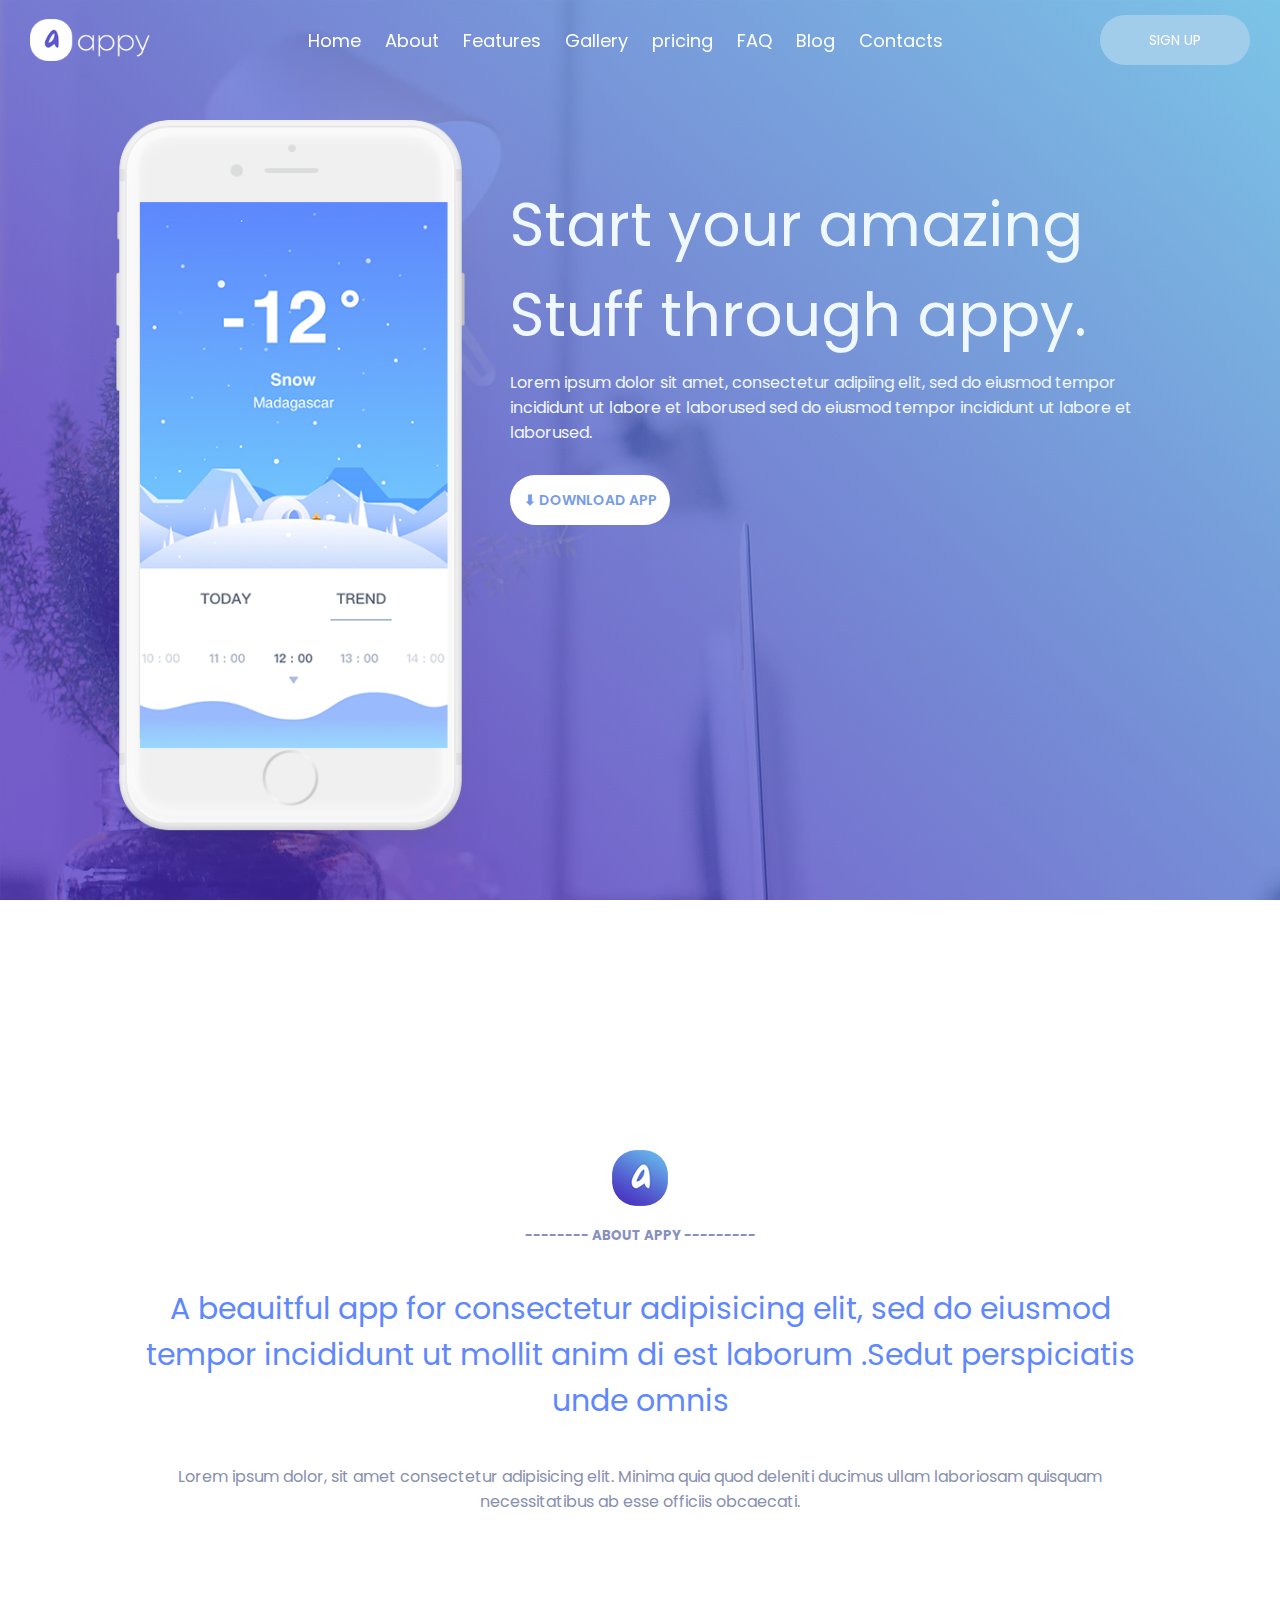
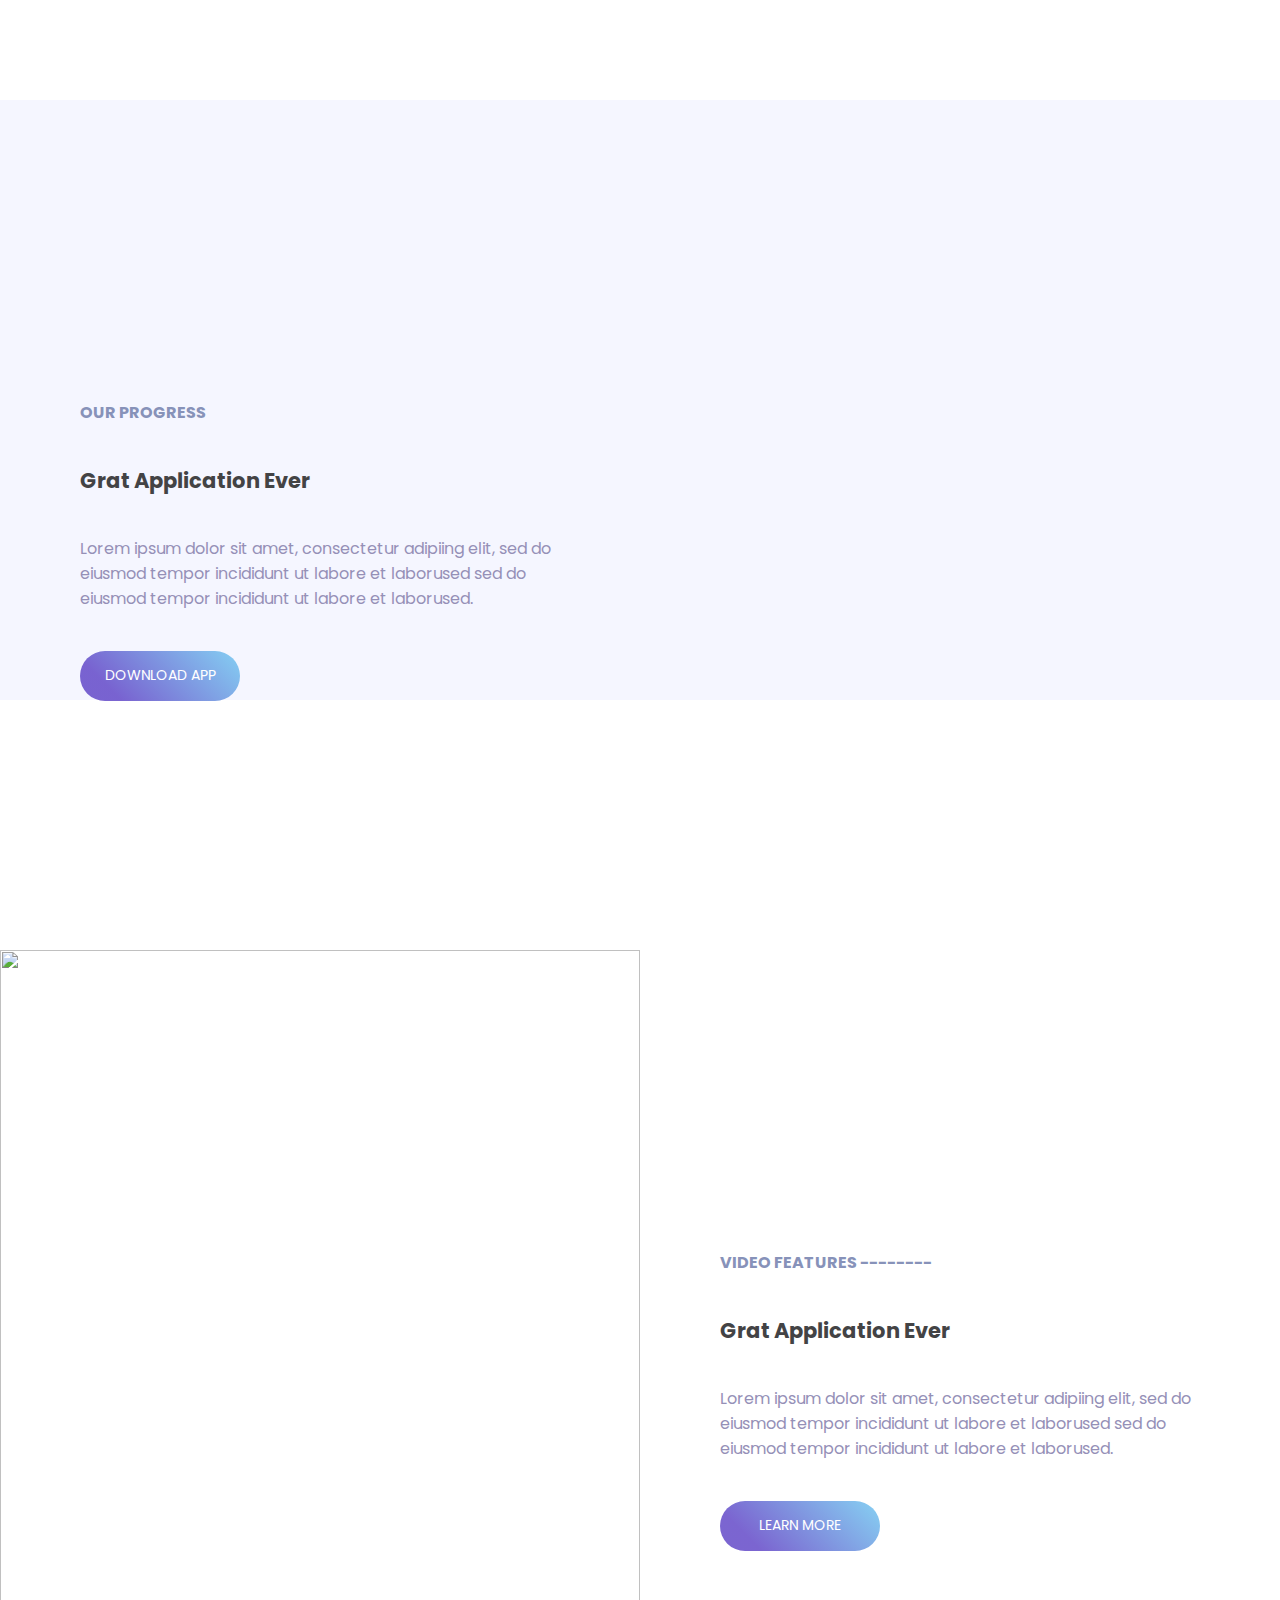
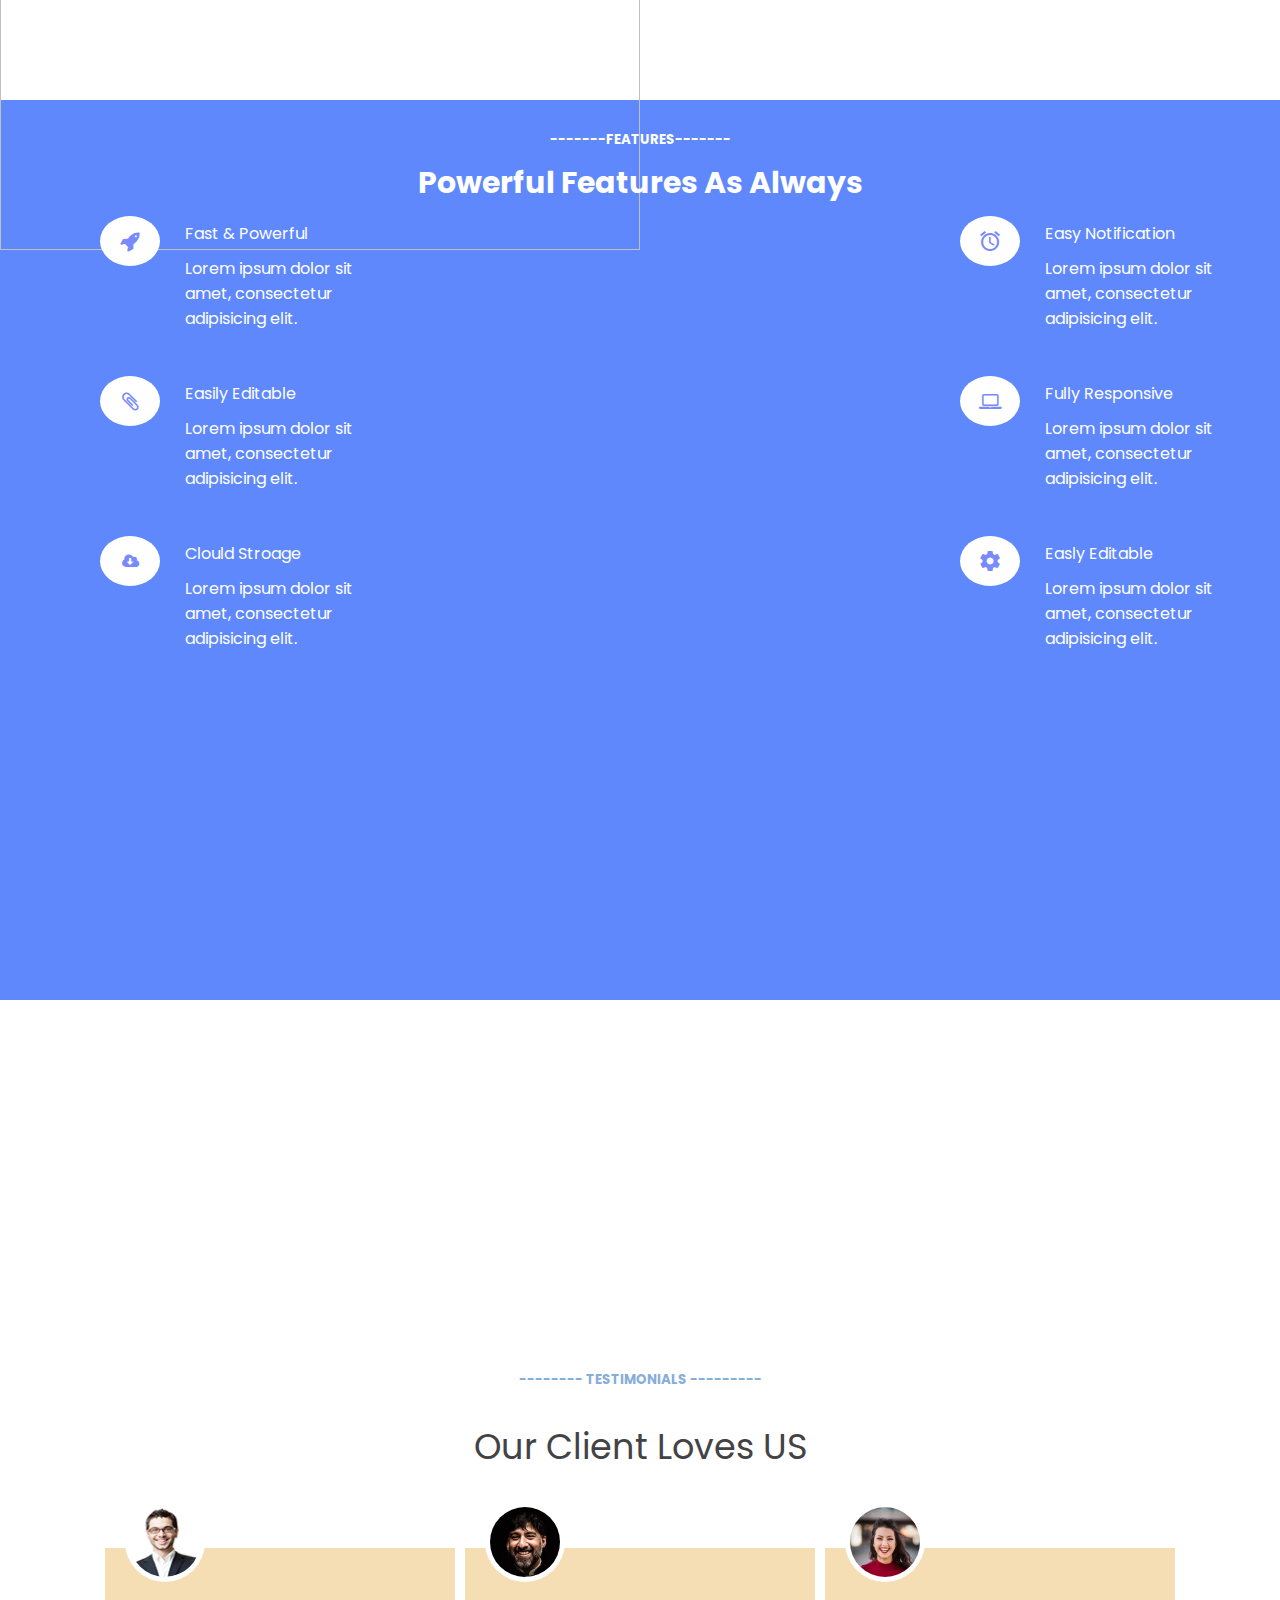
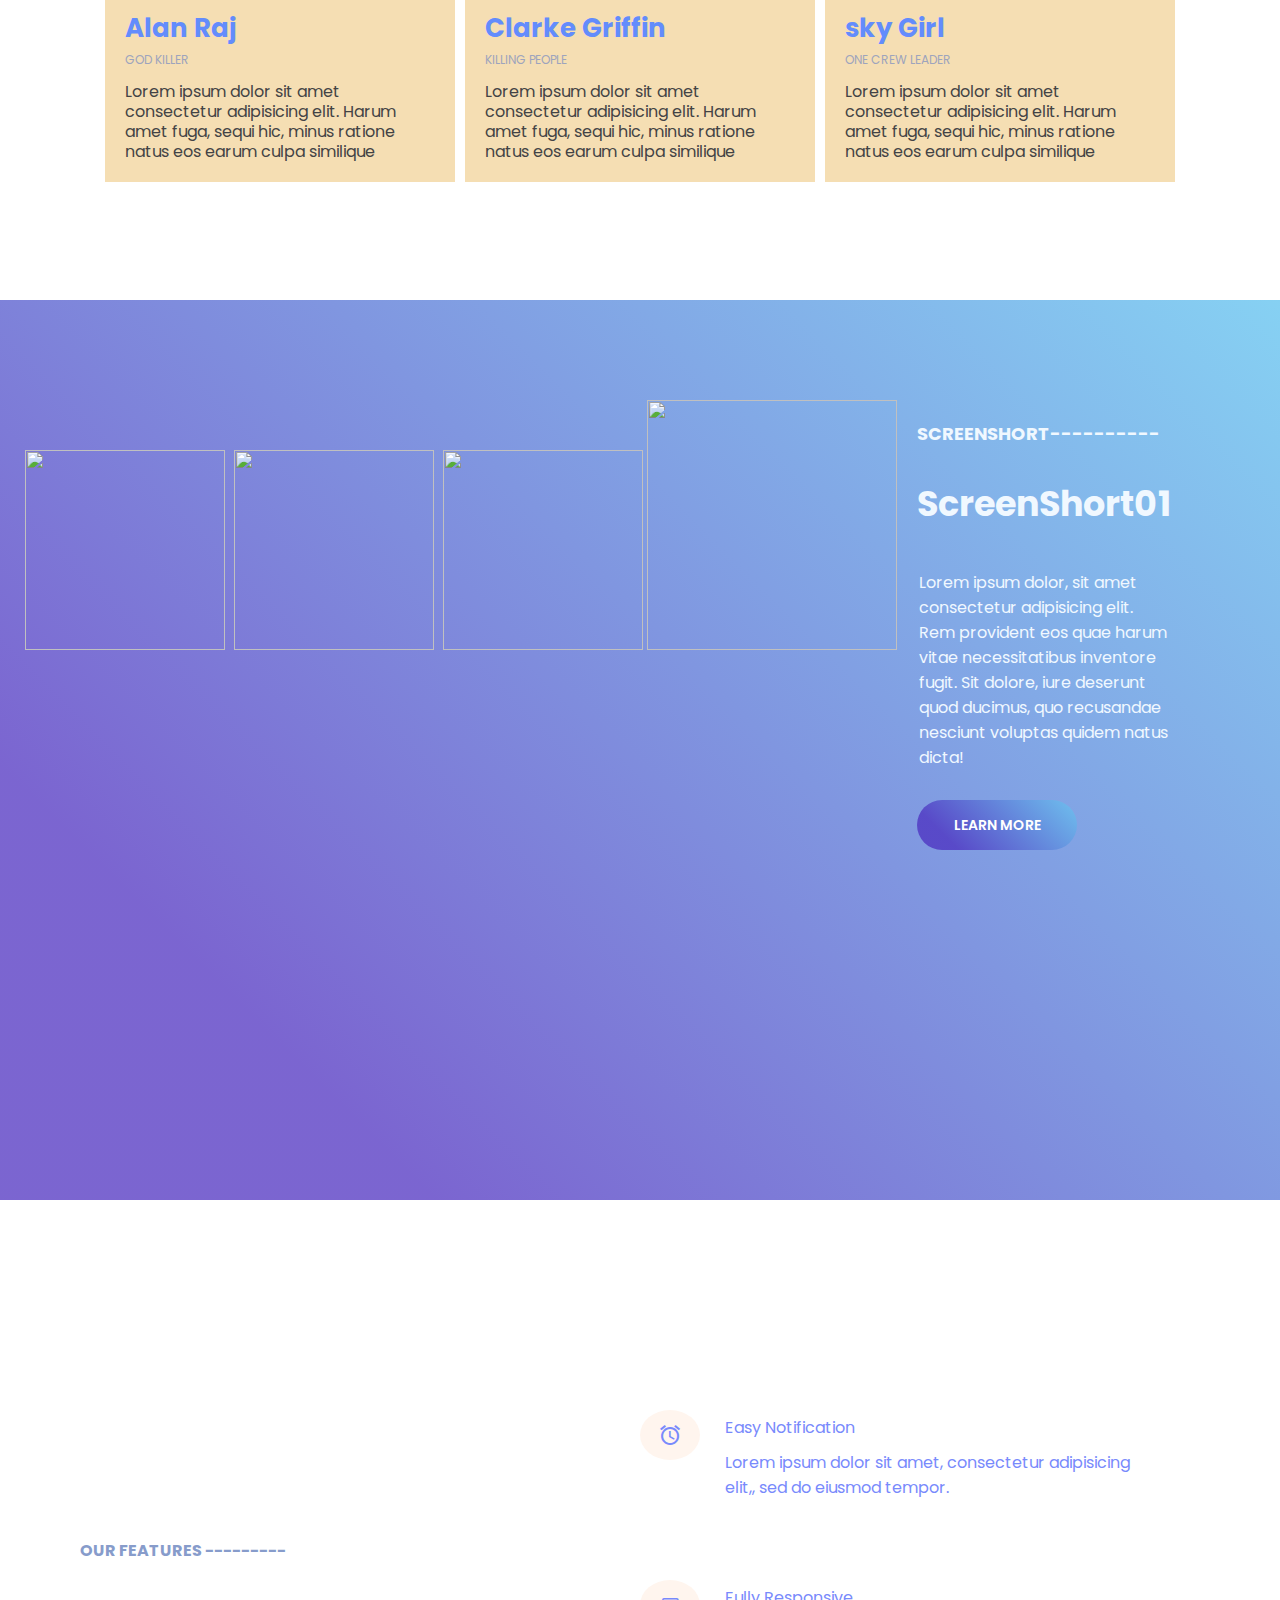
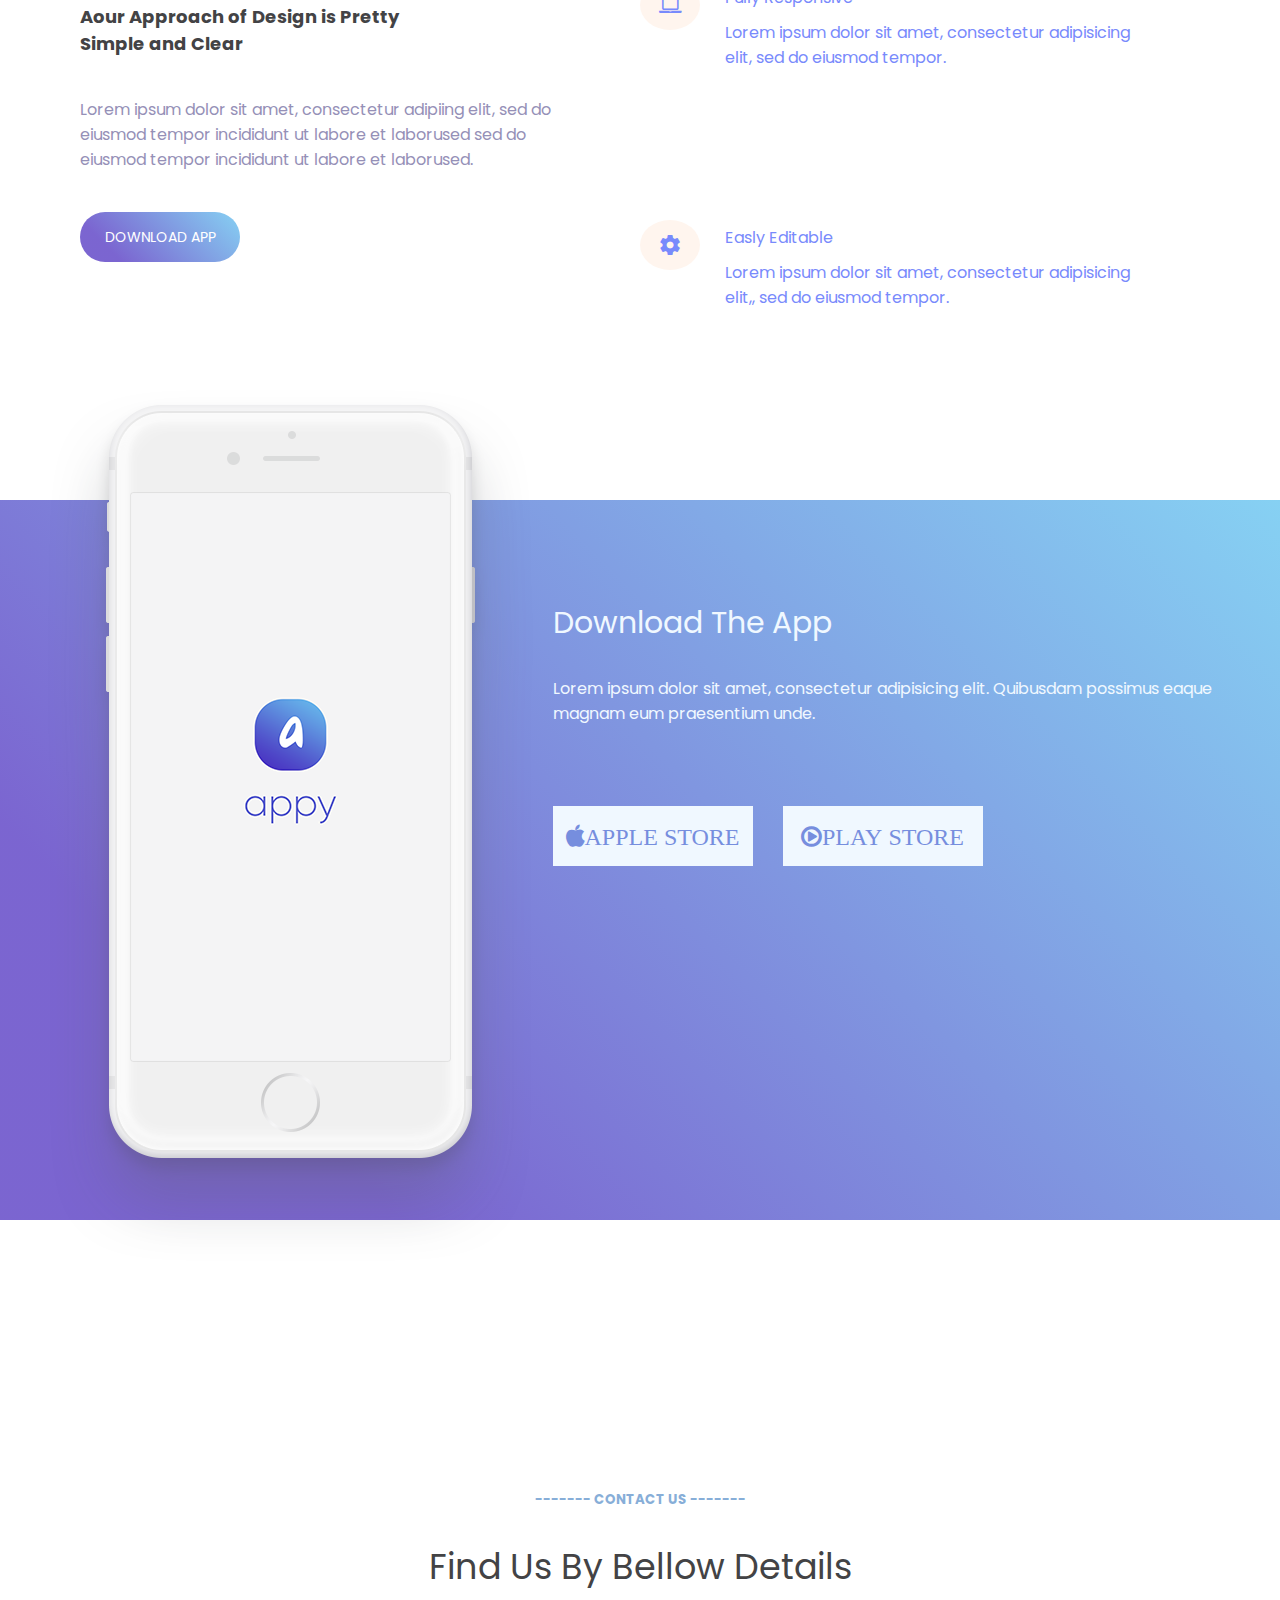
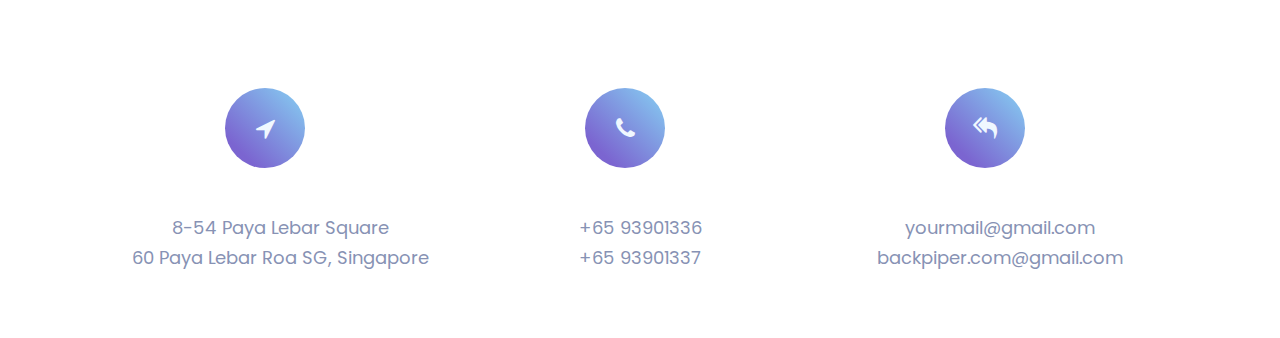
==== commit ac260b37: "Home" ====
--- a/index.html
+++ b/index.html
@@ -6,6 +6,7 @@
     <link rel="stylesheet" href="https://cdnjs.cloudflare.com/ajax/libs/font-awesome/4.7.0/css/font-awesome.min.css">
     <link href="https://fonts.googleapis.com/icon?family=Material+Icons" rel="stylesheet">
     <script src='https://kit.fontawesome.com/a076d05399.js' crossorigin='anonymous'></script>
+    
 </head>
 
 <body>
@@ -168,7 +169,7 @@
                     <i class="fa fa-rocket" style="font-size:21px"></i>
                 </span>
                 <div class="col">
-                   <span> Fast & Powerful</span>
+                    <span> Fast & Powerful</span>
                     <span>Lorem ipsum dolor sit amet, consectetur adipisicing elit.</span>
                 </div>
             </section>
@@ -179,10 +180,11 @@
                     <i class="material-icons">&#xe190;</i>
                 </span>
                 <div class="col">
-                   <span>Easy Notification</span>
-                    <span>Lorem ipsum dolor sit amet, consectetur adipisicing elit.</span>
-                </div>
-            </section>
+                    <span>Easy Notification</span>
+                    <span>Lorem ipsum dolor sit amet, consectetur adipisicing elit.</span>
+                </div>
+            </section>
+
             <section class="items item3"></section>
 
 
@@ -191,7 +193,7 @@
                     <i class="fa fa-paperclip" style="font-size:21px"></i>
                 </span>
                 <div class="col">
-                   <span>Easily Editable</span>
+                    <span>Easily Editable</span>
                     <span>Lorem ipsum dolor sit amet, consectetur adipisicing elit.</span>
                 </div>
             </section>
@@ -202,7 +204,7 @@
                     <i class="fa fa-laptop" style="font-size:21px"></i>
                 </span>
                 <div class="col">
-                   <span>Fully Responsive</span>
+                    <span>Fully Responsive</span>
                     <span>Lorem ipsum dolor sit amet, consectetur adipisicing elit.</span>
                 </div>
             </section>
@@ -213,18 +215,18 @@
                     <i class="fa fa-cloud-download" style="font-size:21x"></i>
                 </span>
                 <div class="col">
-                   <span>Clould Stroage</span>
-                    <span>Lorem ipsum dolor sit amet, consectetur adipisicing elit.</span>
-                </div>
-            </section>
-
-            
+                    <span>Clould Stroage</span>
+                    <span>Lorem ipsum dolor sit amet, consectetur adipisicing elit.</span>
+                </div>
+            </section>
+
+
             <section class="items item7">
                 <span>
                     <i class="material-icons">&#xe8b8;</i>
                 </span>
                 <div class="col">
-                   <span> Easly Editable</span>
+                    <span> Easly Editable</span>
                     <span>Lorem ipsum dolor sit amet, consectetur adipisicing elit.</span>
                 </div>
             </section>
@@ -246,49 +248,241 @@
             <h5>-------- TESTIMONIALS ---------</h5>
 
             <p>Our Client Loves US </p>
-            
+
         </article>
 
-            <section class="column">
-
-                <div class="col">
-
-                    <img src="Image/image1.png" alt="">
-
-                    <h3>Alan Raj</h3>
-                    <p class="role">God Killer</p>
-                    <p>Lorem ipsum dolor sit amet consectetur adipisicing elit. Harum amet fuga, sequi hic, minus ratione natus eos earum culpa similique</p>
-               
-                </div>
-
-                <div class="col">
-
-                    <img src="Image/image2.png" alt="">
-
-                    <h3>Clarke Griffin</h3>
-                    <p class="role">Killing People</p>
-                    <p>Lorem ipsum dolor sit amet consectetur adipisicing elit. Harum amet fuga, sequi hic, minus ratione natus eos earum culpa similique</p>
-               
-                    
-                </div>
-
-                <div class="col">
-
-                    <img src="Image/image3.png" alt="">
-
-                    <h3>sky Girl</h3>
-                    <p class="role">One Crew Leader</p>
-                    <p>Lorem ipsum dolor sit amet consectetur adipisicing elit. Harum amet fuga, sequi hic, minus ratione natus eos earum culpa similique</p>
-               
-                </div>
-
-            </section>
-
-           
-
-
-        
-    </main>
+        <section class="column">
+
+            <div class="col">
+
+                <img src="Image/image1.png" alt="">
+
+                <h3>Alan Raj</h3>
+                <p class="role">God Killer</p>
+                <p>Lorem ipsum dolor sit amet consectetur adipisicing elit. Harum amet fuga, sequi hic, minus ratione
+                    natus eos earum culpa similique</p>
+
+            </div>
+
+            <div class="col">
+
+                <img src="Image/image2.png" alt="">
+
+                <h3>Clarke Griffin</h3>
+                <p class="role">Killing People</p>
+                <p>Lorem ipsum dolor sit amet consectetur adipisicing elit. Harum amet fuga, sequi hic, minus ratione
+                    natus eos earum culpa similique</p>
+
+
+            </div>
+
+            <div class="col">
+
+                <img src="Image/image3.png" alt="">
+
+                <h3>sky Girl</h3>
+                <p class="role">One Crew Leader</p>
+                <p>Lorem ipsum dolor sit amet consectetur adipisicing elit. Harum amet fuga, sequi hic, minus ratione
+                    natus eos earum culpa similique</p>
+
+            </div>
+
+        </section>
+    </main>
+
+
+    <main class="container6">
+
+        <section class="col1">
+
+
+            <img class="image" src="image/Cont6_img1.jpg" alt="">
+            <img class="image" src="image/Cont6_img2.jpg" alt="">
+            <img class="image" src="image/Cont6_img3.jpg" alt="">
+            <img src="image/Container2.jpg" alt="">
+
+        </section>
+
+        <article class="col2">
+
+            <h5>SCREENSHORT----------</h5>
+
+            <h3>ScreenShort01</h3>
+
+            <p>Lorem ipsum dolor, sit amet consectetur adipisicing elit.
+                Rem provident eos quae harum vitae necessitatibus inventore
+                fugit. Sit dolore, iure deserunt quod ducimus, quo recusandae
+                nesciunt voluptas quidem natus dicta!</p>
+
+            <div class="btn">
+                LEARN MORE
+            </div>
+        </article>
+    </main>
+
+
+    <main class="container7">
+
+        <div class="column">
+
+            <article class="col1">
+
+                <h5 class="font1">
+                    OUR FEATURES ---------
+                </h5>
+
+                <h3 class="font2">
+                    Aour Approach of Design is Pretty Simple and Clear
+
+                </h3>
+
+                <p class="font3">
+                    Lorem ipsum dolor sit amet, consectetur adipiing elit, sed do eiusmod tempor
+                    incididunt ut labore et laborused sed do eiusmod tempor incididunt ut labore
+                    et laborused.
+                </p>
+
+                <div class="btn"> DOWNLOAD APP </div>
+
+            </article>
+
+            <section class="col2">
+
+
+                <section class="items item1">
+                    <span>
+                        <i class="material-icons">&#xe190;</i>
+                    </span>
+
+                    <div class="col">
+                        <span>Easy Notification</span>
+                        <span>Lorem ipsum dolor sit amet, consectetur adipisicing elit,, sed do eiusmod tempor.</span>
+                    </div>
+
+                </section>
+
+
+
+                <section class="items item2">
+                    <span>
+                        <i class="fa fa-laptop" style="font-size:21px"></i>
+                    </span>
+
+                    <div class="col">
+                        <span>Fully Responsive</span>
+                        <span>Lorem ipsum dolor sit amet, consectetur adipisicing elit, sed do eiusmod tempor.</span>
+                    </div>
+
+                </section>
+
+                <section class="items item3">
+                    <span>
+                        <i class="material-icons">&#xe8b8;</i>
+                    </span>
+
+                    <div class="col">
+                        <span> Easly Editable</span>
+                        <span>Lorem ipsum dolor sit amet, consectetur adipisicing elit,, sed do eiusmod tempor.</span>
+                    </div>
+
+                </section>
+
+            </section>
+
+        </div>
+
+    </main>
+
+    <main class="container8">
+
+        <div class="row">
+
+            <section class="col1">
+                <img src="Image/Container8.jpg" alt="">
+            </section>
+
+            <article class="col2">
+
+                <p class="font1">
+                    Download The App
+                </p>
+
+                <p class="font2">
+                    Lorem ipsum dolor sit amet, consectetur adipisicing elit. Quibusdam possimus eaque magnam eum
+                    praesentium unde.
+
+                </p>
+                
+                <div class="btn">
+
+                <span> 
+                    <i class="fa fa-apple" style="font-size:24px">
+                        APPLE STORE
+                    </i>
+                </span>
+
+                <span class="btn2">
+                    <i class="fa fa-play-circle-o" style="font-size:24px">
+
+                        PLAY STORE
+                    </i>
+                </span>
+
+            </div>
+
+            </article>
+        </div>
+    </main>
+
+
+    <main class="footer">
+
+        <article class="row">
+
+            <h5>------- CONTACT US -------</h5>
+            <p>Find Us By  Bellow Details</p>
+
+        </article>
+
+        <section class="column">
+
+            <div class="col">
+
+                <i class="fa fa-location-arrow" style="font-size:24px"></i>
+
+                <p>8-54 Paya Lebar Square</p>
+                <p>60 Paya Lebar Roa SG, Singapore</p>
+
+            </div>
+
+
+            <div class="col">
+
+                <i class="fa fa-phone" style="font-size:24px"></i>
+
+                <p>+65 93901336</p>
+                <p>+65 93901337</p>
+
+            </div>
+
+
+            <div class="col">
+
+                <i class="fa fa-mail-reply-all" style="font-size:24px"></i>
+
+                <p>yourmail@gmail.com</p>
+                <p>backpiper.com@gmail.com</p>
+
+            </div>
+
+
+
+        </section>
+
+    </main>
+
+
+
 
 
 </body>
--- a/style.css
+++ b/style.css
@@ -385,7 +385,7 @@
 body .container5 {
   width: 100%;
   margin-top: 350px;
-  height: 55px;
+  height: 550px;
 }
 body .container5 > .row {
   max-width: 1000px;
@@ -441,6 +441,285 @@
   margin: 12px auto;
 }
 
+body .container6 {
+  width: 100%;
+  height: 100vh;
+  background: linear-gradient(45deg, rgba(74, 44, 191, 0.73) 20%, rgba(106, 198, 240, 0.81) 100%);
+  display: flex;
+  justify-content: start;
+  padding: 40px 20px;
+  color: aliceblue;
+}
+body .container6 > .col1 > .image {
+  width: 200px;
+  margin: auto 0px 80px 5px;
+}
+body .container6 > .col1 > img {
+  margin-top: 60px;
+  width: 250px;
+}
+body .container6 > .col2 {
+  display: flex;
+  flex-direction: column;
+  margin-top: 60px;
+  padding: 20px;
+  max-width: 700px;
+}
+body .container6 > .col2 > h5 {
+  font-size: 18px;
+}
+body .container6 > .col2 > h3 {
+  margin: 30px auto;
+  font-size: 35px;
+}
+body .container6 > .col2 > p {
+  font-size: 16px;
+  margin: 10px auto;
+  width: 250px;
+}
+body .container6 > .col2 > .btn {
+  display: flex;
+  justify-content: center;
+  align-items: center;
+  height: 50px;
+  width: 160px;
+  color: #fff;
+  border-radius: 40px;
+  font-size: 14px;
+  font-weight: 600;
+  background: linear-gradient(45deg, rgba(74, 44, 191, 0.73) 20%, rgba(106, 198, 240, 0.81) 100%);
+  margin-top: 20px;
+  cursor: pointer;
+}
+body .container6 > .col2 > .btn:hover {
+  transform: scale(1.05);
+}
+
+body .Container7 {
+  width: 100%;
+  height: 850px;
+  margin-top: 50px;
+}
+body .Container7 > .column {
+  display: grid;
+  grid-template-columns: 50% 50%;
+  grid-template-rows: 100vh;
+  height: 600px;
+}
+body .Container7 > .column > .col1 {
+  display: flex;
+  flex-direction: column;
+  justify-content: center;
+  box-sizing: border-box;
+  margin: auto 80px;
+  gap: 40px;
+}
+body .Container7 > .column > .col1 > .font1 {
+  font-size: 16px;
+  color: #879ccb;
+}
+body .Container7 > .column > .col1 > .font2 {
+  font-size: 18px;
+  color: #434345;
+  width: 350px;
+}
+body .Container7 > .column > .col1 > .font3 {
+  font-size: 16px;
+  color: #9590b7;
+}
+body .Container7 > .column > .col1 > .btn {
+  display: flex;
+  justify-content: center;
+  align-items: center;
+  height: 50px;
+  width: 160px;
+  background: linear-gradient(45deg, rgba(74, 44, 191, 0.73) 20%, rgba(106, 198, 240, 0.81) 100%);
+  color: #ffffff;
+  font-size: 14px;
+  border-radius: 40px;
+}
+body .Container7 > .column > .col1 > .btn:hover {
+  transform: scale(1.05);
+}
+body .Container7 > .column > .col2 {
+  display: grid;
+  grid-template-rows: repeat(3, 1fr);
+}
+body .Container7 > .column > .col2 > .items {
+  display: flex;
+  gap: 20px;
+}
+body .Container7 > .column > .col2 > .items > .col {
+  display: flex;
+  flex-direction: column;
+}
+body .Container7 > .column > .col2 > .items > .col > span {
+  margin: 5px;
+  color: #788afc;
+}
+body .Container7 > .column > .col2 > .item1 {
+  height: 100px;
+  width: 500px;
+  margin-top: 160px;
+}
+body .Container7 > .column > .col2 > .item1 > span {
+  color: #788afc;
+}
+body .Container7 > .column > .col2 > .item1 > span > i {
+  background-color: seashell;
+  height: 50px;
+  width: 60px;
+  display: flex;
+  flex-direction: column;
+  justify-content: center;
+  align-items: center;
+  border-radius: 50%;
+}
+body .Container7 > .column > .col2 > .item2 {
+  height: 100px;
+  width: 500px;
+  margin-top: 30px;
+}
+body .Container7 > .column > .col2 > .item2 > span {
+  color: #788afc;
+}
+body .Container7 > .column > .col2 > .item2 > span > i {
+  background-color: seashell;
+  height: 50px;
+  width: 60px;
+  display: flex;
+  flex-direction: column;
+  justify-content: center;
+  align-items: center;
+  border-radius: 50%;
+}
+body .Container7 > .column > .col2 > .item3 {
+  height: 100px;
+  width: 500px;
+  margin-top: -30px;
+}
+body .Container7 > .column > .col2 > .item3 > span {
+  color: #788afc;
+}
+body .Container7 > .column > .col2 > .item3 > span > i {
+  background-color: seashell;
+  height: 50px;
+  width: 60px;
+  display: flex;
+  flex-direction: column;
+  justify-content: center;
+  align-items: center;
+  border-radius: 50%;
+}
+
+body .container8 {
+  height: 80%;
+  background: linear-gradient(45deg, rgba(74, 44, 191, 0.73) 20%, rgba(106, 198, 240, 0.81) 100%);
+}
+body .container8 > .row {
+  display: flex;
+  justify-content: center;
+  padding: 40px 20px;
+}
+body .container8 > .row > .col1 > img {
+  margin-top: -150px;
+}
+body .container8 > .row > .col2 {
+  display: flex;
+  flex-direction: column;
+  margin-top: 40px;
+  padding: 20px;
+  max-width: 700px;
+  color: aliceblue;
+}
+body .container8 > .row > .col2 > .font1 {
+  font-size: 30px;
+}
+body .container8 > .row > .col2 > .font2 {
+  margin: 30px auto;
+  font-size: 16px;
+}
+body .container8 > .row > .col2 > .btn {
+  margin-top: 50px;
+}
+body .container8 > .row > .col2 > .btn > span {
+  color: #768ede;
+}
+body .container8 > .row > .col2 > .btn > span > i {
+  height: 60px;
+  width: 200px;
+  background-color: aliceblue;
+  display: flex;
+  justify-content: center;
+  align-items: center;
+  font-weight: 50;
+  padding: 5px;
+}
+body .container8 > .row > .col2 > .btn > .btn2 > i {
+  margin-left: 230px;
+  margin-top: -60px;
+}
+
+body .footer {
+  width: 100%;
+  margin-top: 250px;
+}
+body .footer > .row {
+  max-width: 1000px;
+  margin: 60px auto;
+  display: flex;
+  flex-direction: column;
+  justify-content: center;
+  align-items: center;
+  text-align: center;
+}
+body .footer > .row > h5 {
+  margin: 20px auto;
+  color: #87aed8;
+}
+body .footer > .row > p {
+  margin: 10px auto;
+  color: #434345;
+  font-size: 35px;
+}
+body .footer > .column {
+  display: flex;
+  width: auto;
+  justify-content: center;
+}
+body .footer > .column > .col {
+  margin: 5px;
+  margin-bottom: 50px;
+  width: 350px;
+  padding: 20px;
+  line-height: 20px;
+  color: #434345;
+}
+body .footer > .column > .col > i {
+  width: 80px;
+  height: 80px;
+  border-radius: 50%;
+  color: aliceblue;
+  background: linear-gradient(45deg, rgba(74, 44, 191, 0.73) 20%, rgba(106, 198, 240, 0.81) 100%);
+  margin-bottom: 50px;
+  display: flex;
+  flex-direction: column;
+  text-align: center;
+  justify-content: center;
+  margin-left: 100px;
+}
+body .footer > .column > .col > i:hover {
+  color: #87aed8;
+  background: aliceblue;
+}
+body .footer > .column > .col > p {
+  color: #8792b4;
+  font-size: 18px;
+  margin-top: 10px;
+  display: flex;
+  justify-content: center;
+}
+
 * {
   margin: 0px;
   padding: 0px;
